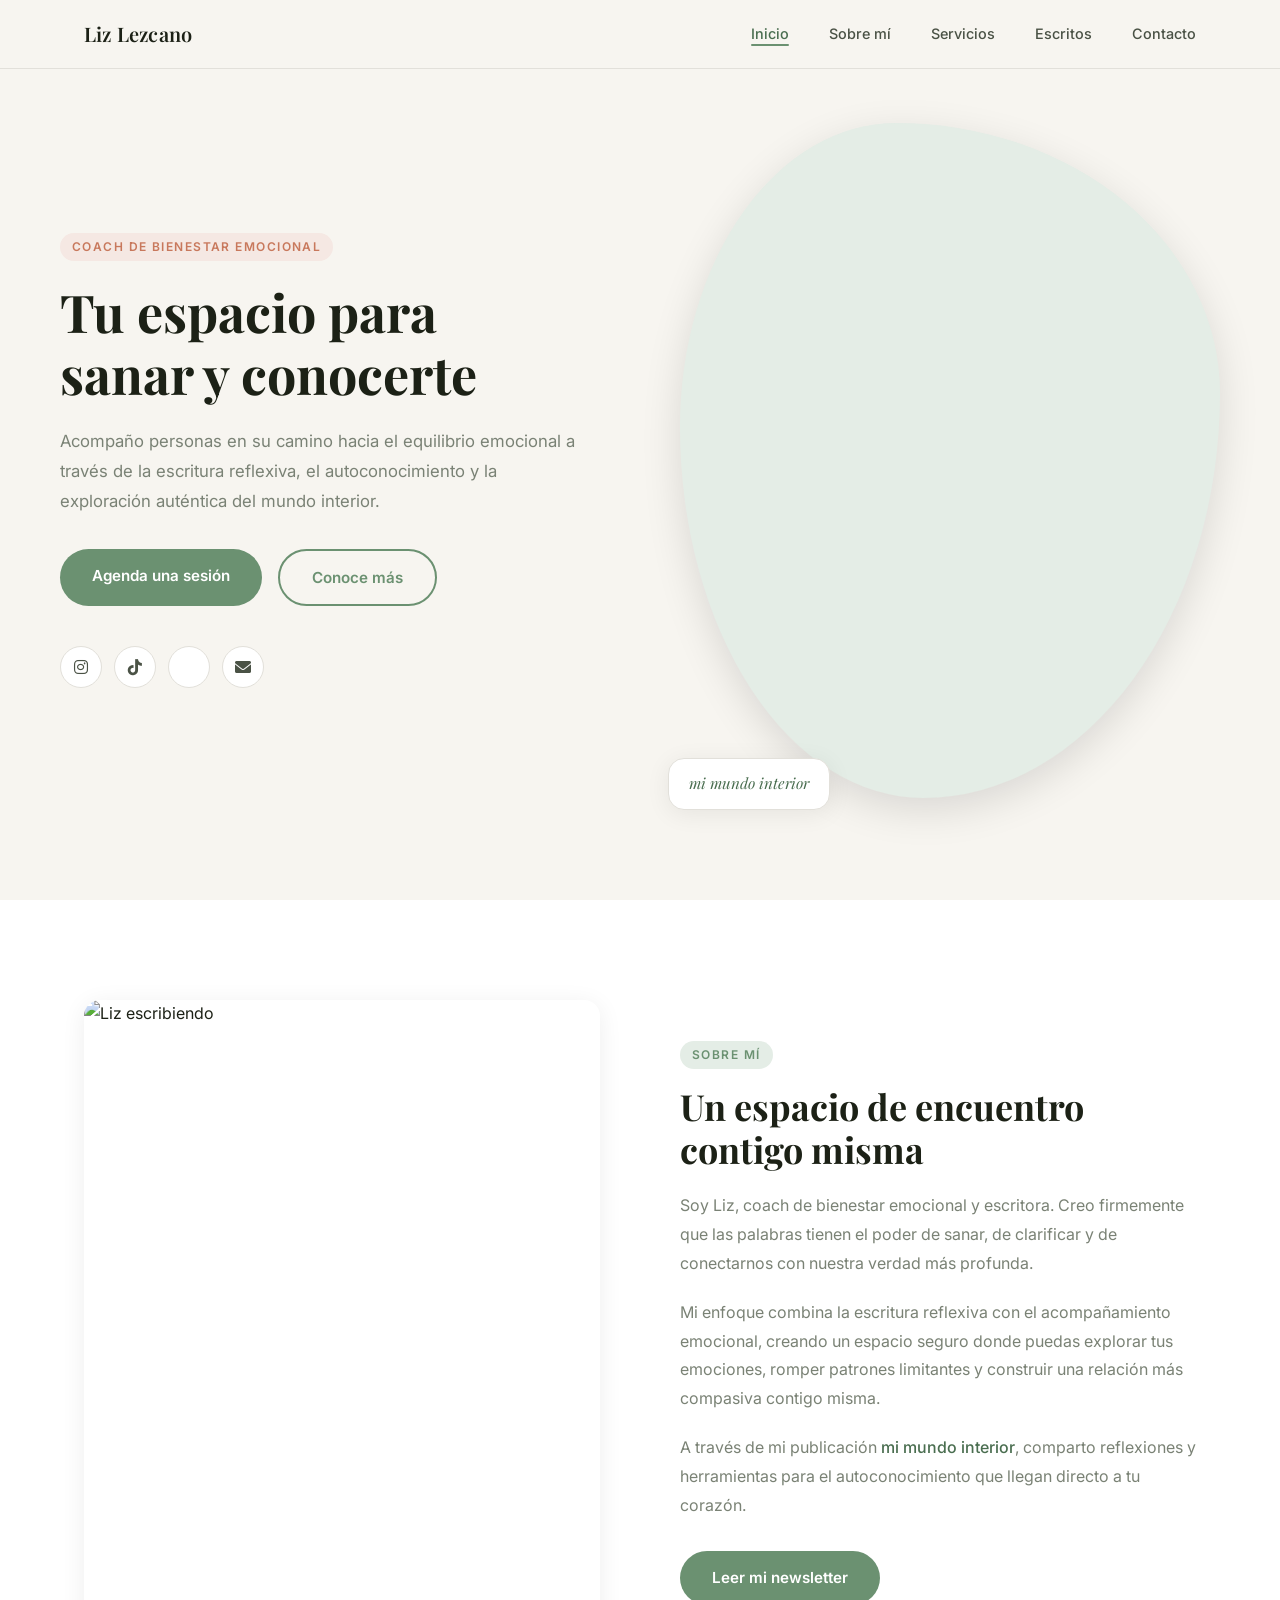
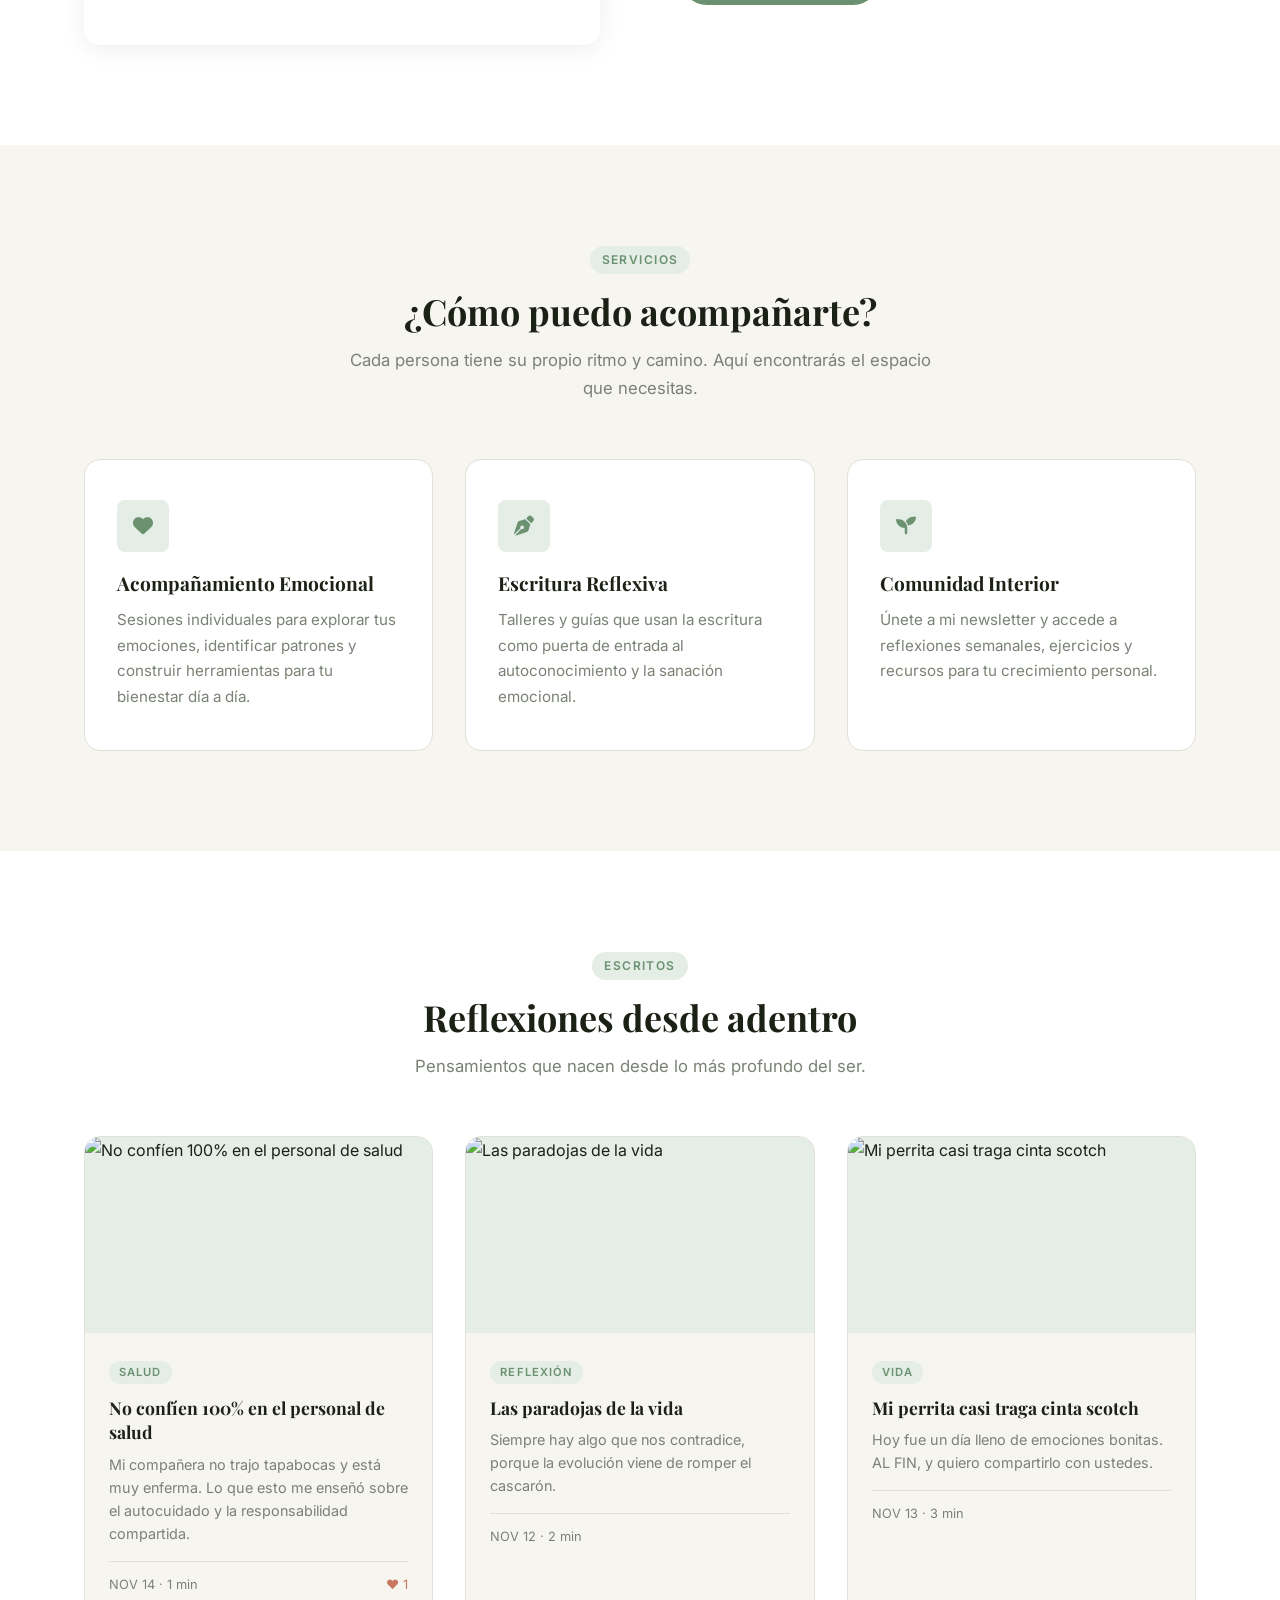
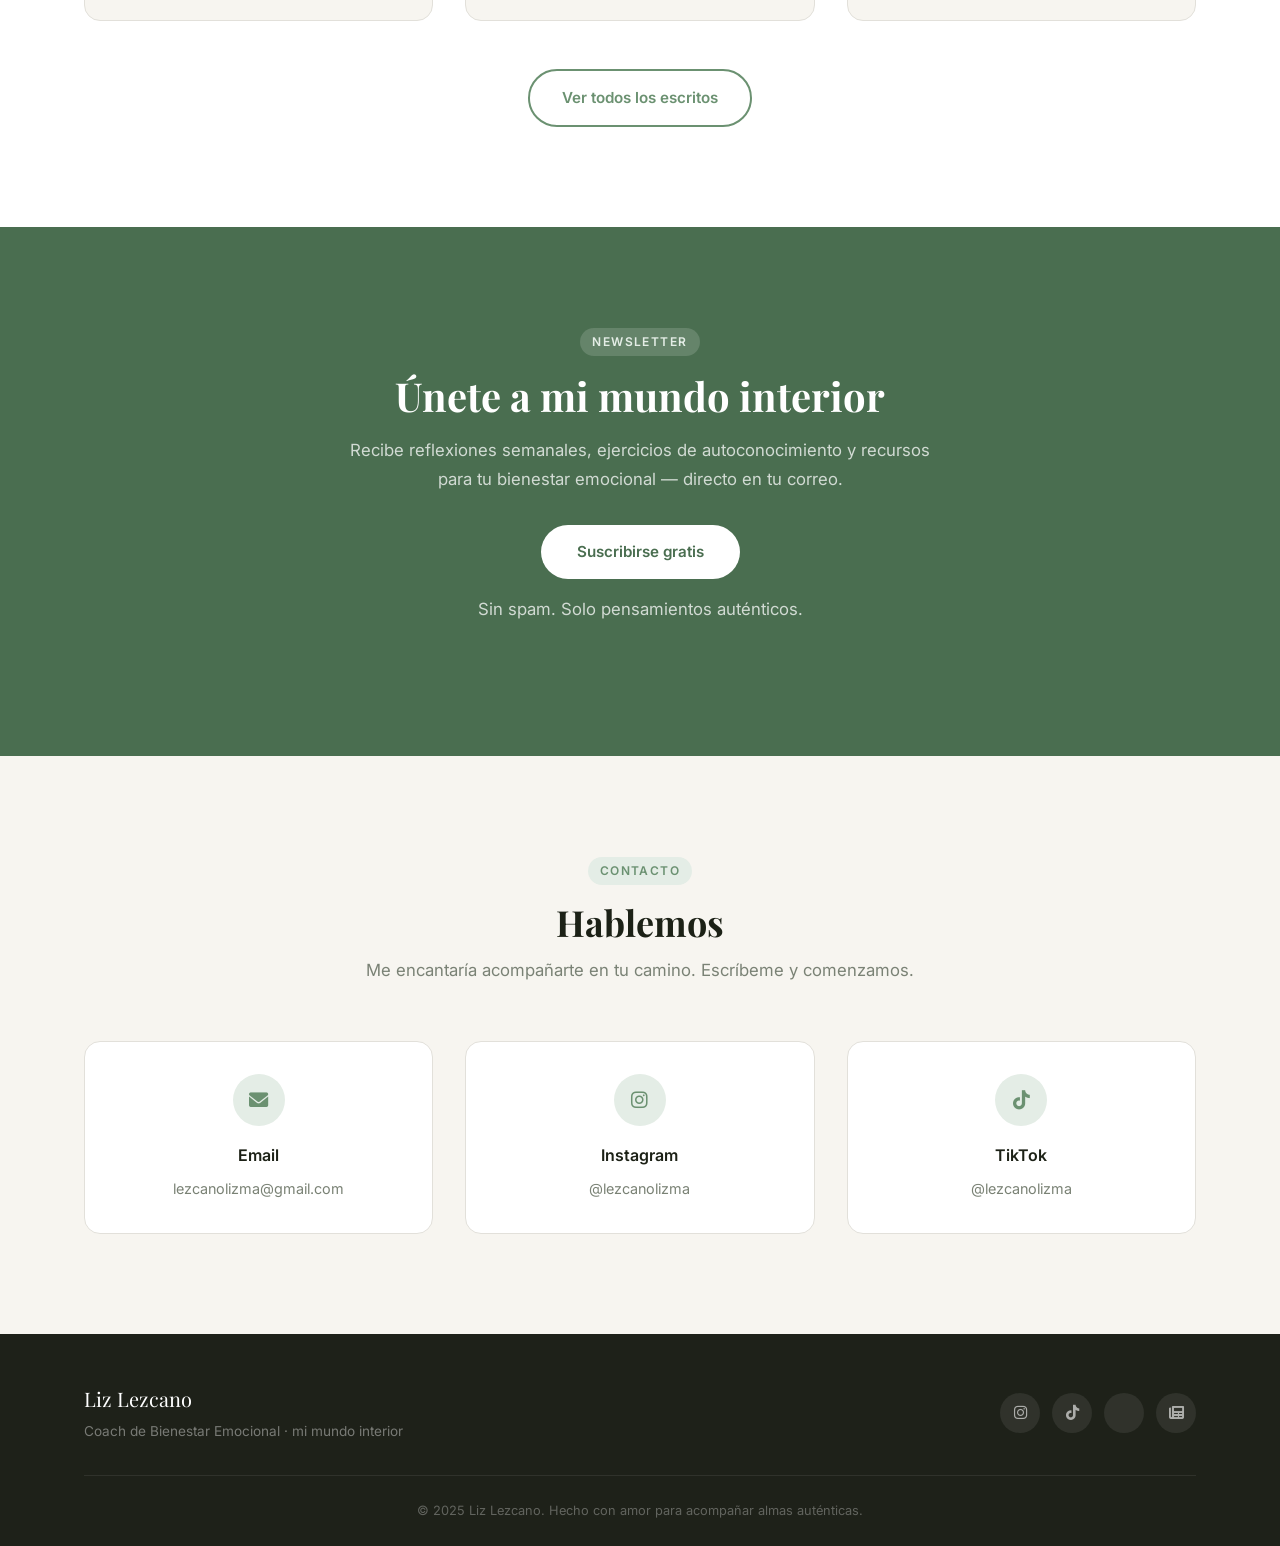
==== index.html @ a9b4d2d4 "refactor: revamp site with modern mental health coach design - Replace blogger/writer aesthetic with" ====
<!DOCTYPE html>
<html lang="es">
<head>
    <meta charset="UTF-8">
    <meta name="viewport" content="width=device-width, initial-scale=1.0">
    <title>Liz Lezcano | Coach de Bienestar Emocional</title>
    <meta name="description" content="Acompaño personas en su camino hacia el bienestar emocional a través de la escritura reflexiva y el autoconocimiento.">
    <link rel="icon" type="image/png" href="images/favicon.ico">
    <link rel="apple-touch-icon" sizes="180x180" href="images/apple-touch-icon.png">
    <link rel="stylesheet" href="css/style.css">
    <link rel="preconnect" href="https://fonts.googleapis.com">
    <link rel="preconnect" href="https://fonts.gstatic.com" crossorigin>
    <link href="https://fonts.googleapis.com/css2?family=Playfair+Display:wght@400;600;700&family=Inter:wght@300;400;500;600&display=swap" rel="stylesheet">
    <link rel="stylesheet" href="https://cdnjs.cloudflare.com/ajax/libs/font-awesome/6.0.0/css/all.min.css">
</head>
<body>

    <!-- Navigation -->
    <nav class="navbar">
        <div class="nav-container">
            <a href="#home" class="nav-logo">Liz Lezcano</a>
            <ul class="nav-menu">
                <li><a href="#home" class="nav-link">Inicio</a></li>
                <li><a href="#about" class="nav-link">Sobre mí</a></li>
                <li><a href="#services" class="nav-link">Servicios</a></li>
                <li><a href="#writing" class="nav-link">Escritos</a></li>
                <li><a href="#contact" class="nav-link">Contacto</a></li>
            </ul>
            <button class="hamburger" aria-label="Abrir menú">
                <span></span>
                <span></span>
                <span></span>
            </button>
        </div>
    </nav>

    <!-- Hero Section -->
    <section id="home" class="hero">
        <div class="hero-inner">
            <div class="hero-text">
                <span class="hero-label">Coach de Bienestar Emocional</span>
                <h1>Tu espacio para sanar y conocerte</h1>
                <p class="hero-desc">Acompaño personas en su camino hacia el equilibrio emocional a través de la escritura reflexiva, el autoconocimiento y la exploración auténtica del mundo interior.</p>
                <div class="hero-actions">
                    <a href="#contact" class="btn-primary">Agenda una sesión</a>
                    <a href="#about" class="btn-outline">Conoce más</a>
                </div>
                <div class="hero-social">
                    <a href="https://instagram.com/lezcanolizma" target="_blank" rel="noopener noreferrer" aria-label="Instagram">
                        <i class="fab fa-instagram"></i>
                    </a>
                    <a href="https://tiktok.com/@lezcanolizma" target="_blank" rel="noopener noreferrer" aria-label="TikTok">
                        <i class="fab fa-tiktok"></i>
                    </a>
                    <a href="https://threads.net/@lezcanolizma" target="_blank" rel="noopener noreferrer" aria-label="Threads">
                        <i class="fab fa-threads"></i>
                    </a>
                    <a href="mailto:lezcanolizma@gmail.com" aria-label="Email">
                        <i class="fas fa-envelope"></i>
                    </a>
                </div>
            </div>
            <div class="hero-image">
                <div class="hero-image-wrap">
                    <img src="images/profile-liz.jpg" alt="Liz Lezcano">
                </div>
                <div class="hero-image-badge">
                    <span>mi mundo interior</span>
                </div>
            </div>
        </div>
    </section>

    <!-- About Section -->
    <section id="about" class="about">
        <div class="container">
            <div class="about-inner">
                <div class="about-image">
                    <img src="images/writer.jpg" alt="Liz escribiendo">
                </div>
                <div class="about-text">
                    <span class="section-label">Sobre mí</span>
                    <h2>Un espacio de encuentro contigo misma</h2>
                    <p>Soy Liz, coach de bienestar emocional y escritora. Creo firmemente que las palabras tienen el poder de sanar, de clarificar y de conectarnos con nuestra verdad más profunda.</p>
                    <p>Mi enfoque combina la escritura reflexiva con el acompañamiento emocional, creando un espacio seguro donde puedas explorar tus emociones, romper patrones limitantes y construir una relación más compasiva contigo misma.</p>
                    <p>A través de mi publicación <em>mi mundo interior</em>, comparto reflexiones y herramientas para el autoconocimiento que llegan directo a tu corazón.</p>
                    <a href="https://lizlezcano.substack.com/" target="_blank" rel="noopener noreferrer" class="btn-primary">Leer mi newsletter</a>
                </div>
            </div>
        </div>
    </section>

    <!-- Services Section -->
    <section id="services" class="services">
        <div class="container">
            <div class="section-header">
                <span class="section-label">Servicios</span>
                <h2>¿Cómo puedo acompañarte?</h2>
                <p>Cada persona tiene su propio ritmo y camino. Aquí encontrarás el espacio que necesitas.</p>
            </div>
            <div class="services-grid">
                <div class="service-card">
                    <div class="service-icon">
                        <i class="fas fa-heart"></i>
                    </div>
                    <h3>Acompañamiento Emocional</h3>
                    <p>Sesiones individuales para explorar tus emociones, identificar patrones y construir herramientas para tu bienestar día a día.</p>
                </div>
                <div class="service-card">
                    <div class="service-icon">
                        <i class="fas fa-pen-nib"></i>
                    </div>
                    <h3>Escritura Reflexiva</h3>
                    <p>Talleres y guías que usan la escritura como puerta de entrada al autoconocimiento y la sanación emocional.</p>
                </div>
                <div class="service-card">
                    <div class="service-icon">
                        <i class="fas fa-seedling"></i>
                    </div>
                    <h3>Comunidad Interior</h3>
                    <p>Únete a mi newsletter y accede a reflexiones semanales, ejercicios y recursos para tu crecimiento personal.</p>
                </div>
            </div>
        </div>
    </section>

    <!-- Featured Writing Section -->
    <section id="writing" class="writing">
        <div class="container">
            <div class="section-header">
                <span class="section-label">Escritos</span>
                <h2>Reflexiones desde adentro</h2>
                <p>Pensamientos que nacen desde lo más profundo del ser.</p>
            </div>
            <div class="writing-grid">
                <article class="writing-card">
                    <div class="card-image-wrap">
                        <img src="images/no-confien.jpeg" alt="No confíen 100% en el personal de salud">
                    </div>
                    <div class="card-body">
                        <span class="card-tag">Salud</span>
                        <h3>No confíen 100% en el personal de salud</h3>
                        <p>Mi compañera no trajo tapabocas y está muy enferma. Lo que esto me enseñó sobre el autocuidado y la responsabilidad compartida.</p>
                        <div class="card-footer">
                            <span>NOV 14 · 1 min</span>
                            <span class="card-likes">♥ 1</span>
                        </div>
                    </div>
                </article>

                <article class="writing-card">
                    <div class="card-image-wrap">
                        <img src="images/las-paradojas.jpeg" alt="Las paradojas de la vida">
                    </div>
                    <div class="card-body">
                        <span class="card-tag">Reflexión</span>
                        <h3>Las paradojas de la vida</h3>
                        <p>Siempre hay algo que nos contradice, porque la evolución viene de romper el cascarón.</p>
                        <div class="card-footer">
                            <span>NOV 12 · 2 min</span>
                        </div>
                    </div>
                </article>

                <article class="writing-card">
                    <div class="card-image-wrap">
                        <img src="images/mi-perrita.webp" alt="Mi perrita casi traga cinta scotch">
                    </div>
                    <div class="card-body">
                        <span class="card-tag">Vida</span>
                        <h3>Mi perrita casi traga cinta scotch</h3>
                        <p>Hoy fue un día lleno de emociones bonitas. AL FIN, y quiero compartirlo con ustedes.</p>
                        <div class="card-footer">
                            <span>NOV 13 · 3 min</span>
                        </div>
                    </div>
                </article>
            </div>
            <div class="writing-cta">
                <a href="https://lizlezcano.substack.com/" target="_blank" rel="noopener noreferrer" class="btn-outline">Ver todos los escritos</a>
            </div>
        </div>
    </section>

    <!-- Newsletter Section -->
    <section class="newsletter">
        <div class="container">
            <div class="newsletter-inner">
                <span class="section-label light">Newsletter</span>
                <h2>Únete a mi mundo interior</h2>
                <p>Recibe reflexiones semanales, ejercicios de autoconocimiento y recursos para tu bienestar emocional — directo en tu correo.</p>
                <a href="https://lizlezcano.substack.com/subscribe" target="_blank" rel="noopener noreferrer" class="btn-white">Suscribirse gratis</a>
                <p class="newsletter-note">Sin spam. Solo pensamientos auténticos.</p>
            </div>
        </div>
    </section>

    <!-- Contact Section -->
    <section id="contact" class="contact">
        <div class="container">
            <div class="section-header">
                <span class="section-label">Contacto</span>
                <h2>Hablemos</h2>
                <p>Me encantaría acompañarte en tu camino. Escríbeme y comenzamos.</p>
            </div>
            <div class="contact-grid">
                <a href="mailto:lezcanolizma@gmail.com" class="contact-card">
                    <div class="contact-icon"><i class="fas fa-envelope"></i></div>
                    <h4>Email</h4>
                    <span>lezcanolizma@gmail.com</span>
                </a>
                <a href="https://instagram.com/lezcanolizma" target="_blank" rel="noopener noreferrer" class="contact-card">
                    <div class="contact-icon"><i class="fab fa-instagram"></i></div>
                    <h4>Instagram</h4>
                    <span>@lezcanolizma</span>
                </a>
                <a href="https://tiktok.com/@lezcanolizma" target="_blank" rel="noopener noreferrer" class="contact-card">
                    <div class="contact-icon"><i class="fab fa-tiktok"></i></div>
                    <h4>TikTok</h4>
                    <span>@lezcanolizma</span>
                </a>
            </div>
        </div>
    </section>

    <!-- Footer -->
    <footer class="footer">
        <div class="container">
            <div class="footer-inner">
                <div class="footer-brand">
                    <span class="footer-logo">Liz Lezcano</span>
                    <p>Coach de Bienestar Emocional · mi mundo interior</p>
                </div>
                <div class="footer-social">
                    <a href="https://instagram.com/lezcanolizma" target="_blank" rel="noopener noreferrer" aria-label="Instagram"><i class="fab fa-instagram"></i></a>
                    <a href="https://tiktok.com/@lezcanolizma" target="_blank" rel="noopener noreferrer" aria-label="TikTok"><i class="fab fa-tiktok"></i></a>
                    <a href="https://threads.net/@lezcanolizma" target="_blank" rel="noopener noreferrer" aria-label="Threads"><i class="fab fa-threads"></i></a>
                    <a href="https://lizlezcano.substack.com/" target="_blank" rel="noopener noreferrer" aria-label="Substack"><i class="fas fa-newspaper"></i></a>
                </div>
            </div>
            <div class="footer-bottom">
                <p>&copy; 2025 Liz Lezcano. Hecho con amor para acompañar almas auténticas.</p>
            </div>
        </div>
    </footer>

    <!-- Back to Top -->
    <button id="backToTop" class="back-to-top" aria-label="Volver arriba">
        <i class="fas fa-chevron-up"></i>
    </button>

    <script src="js/script.js"></script>
</body>
</html>
---- css/style.css ----
/* =====================
   Reset & Base
===================== */
*, *::before, *::after {
    margin: 0;
    padding: 0;
    box-sizing: border-box;
}

html {
    scroll-behavior: smooth;
}

:root {
    --primary: #6b9171;
    --primary-dark: #4a6e50;
    --primary-light: #e4ede6;
    --accent: #c8785c;
    --accent-light: #f5e8e3;
    --bg: #f7f5f0;
    --bg-dark: #1e2119;
    --white: #ffffff;
    --text-dark: #1c2116;
    --text-mid: #4a5245;
    --text-light: #7a8275;
    --border: #e2e0da;
    --radius: 16px;
    --radius-sm: 8px;
    --shadow: 0 4px 24px rgba(0, 0, 0, 0.07);
    --shadow-hover: 0 12px 40px rgba(0, 0, 0, 0.12);
    --transition: all 0.3s ease;
}

body {
    font-family: 'Inter', -apple-system, BlinkMacSystemFont, sans-serif;
    font-size: 1rem;
    line-height: 1.7;
    color: var(--text-dark);
    background-color: var(--bg);
}

h1, h2, h3 {
    font-family: 'Playfair Display', Georgia, serif;
    line-height: 1.2;
}

img {
    display: block;
    max-width: 100%;
}

a {
    color: inherit;
    text-decoration: none;
}

.container {
    max-width: 1160px;
    margin: 0 auto;
    padding: 0 24px;
}

/* =====================
   Labels & Shared
===================== */
.section-label {
    display: inline-block;
    font-size: 0.75rem;
    font-weight: 600;
    letter-spacing: 0.12em;
    text-transform: uppercase;
    color: var(--primary);
    background: var(--primary-light);
    padding: 4px 12px;
    border-radius: 50px;
    margin-bottom: 1rem;
}

.section-label.light {
    color: var(--primary-light);
    background: rgba(255, 255, 255, 0.15);
}

.section-header {
    text-align: center;
    max-width: 600px;
    margin: 0 auto 3.5rem;
}

.section-header h2 {
    font-size: 2.25rem;
    color: var(--text-dark);
    margin-bottom: 0.75rem;
}

.section-header p {
    color: var(--text-light);
    font-size: 1.05rem;
}

/* =====================
   Buttons
===================== */
.btn-primary {
    display: inline-block;
    padding: 14px 32px;
    background: var(--primary);
    color: var(--white);
    border-radius: 50px;
    font-weight: 600;
    font-size: 0.95rem;
    transition: var(--transition);
}

.btn-primary:hover {
    background: var(--primary-dark);
    transform: translateY(-2px);
}

.btn-outline {
    display: inline-block;
    padding: 14px 32px;
    background: transparent;
    color: var(--primary);
    border: 2px solid var(--primary);
    border-radius: 50px;
    font-weight: 600;
    font-size: 0.95rem;
    transition: var(--transition);
}

.btn-outline:hover {
    background: var(--primary);
    color: var(--white);
    transform: translateY(-2px);
}

.btn-white {
    display: inline-block;
    padding: 14px 36px;
    background: var(--white);
    color: var(--primary-dark);
    border-radius: 50px;
    font-weight: 600;
    font-size: 0.95rem;
    transition: var(--transition);
}

.btn-white:hover {
    background: var(--bg);
    transform: translateY(-2px);
}

/* =====================
   Navigation
===================== */
.navbar {
    position: fixed;
    top: 0;
    left: 0;
    right: 0;
    z-index: 100;
    background: rgba(247, 245, 240, 0.92);
    backdrop-filter: blur(12px);
    border-bottom: 1px solid var(--border);
}

.nav-container {
    max-width: 1160px;
    margin: 0 auto;
    padding: 0 24px;
    height: 68px;
    display: flex;
    align-items: center;
    justify-content: space-between;
}

.nav-logo {
    font-family: 'Playfair Display', Georgia, serif;
    font-size: 1.25rem;
    font-weight: 600;
    color: var(--text-dark);
    letter-spacing: 0.01em;
}

.nav-menu {
    display: flex;
    list-style: none;
    gap: 2.5rem;
}

.nav-link {
    font-size: 0.9rem;
    font-weight: 500;
    color: var(--text-mid);
    transition: var(--transition);
    position: relative;
}

.nav-link::after {
    content: '';
    position: absolute;
    bottom: -4px;
    left: 0;
    width: 0;
    height: 2px;
    background: var(--primary);
    transition: var(--transition);
    border-radius: 2px;
}

.nav-link:hover,
.nav-link.active {
    color: var(--primary-dark);
}

.nav-link:hover::after,
.nav-link.active::after {
    width: 100%;
}

.hamburger {
    display: none;
    flex-direction: column;
    gap: 5px;
    cursor: pointer;
    background: none;
    border: none;
    padding: 4px;
}

.hamburger span {
    display: block;
    width: 24px;
    height: 2px;
    background: var(--text-dark);
    border-radius: 2px;
    transition: var(--transition);
}

.hamburger.active span:nth-child(1) {
    transform: translateY(7px) rotate(45deg);
}
.hamburger.active span:nth-child(2) {
    opacity: 0;
}
.hamburger.active span:nth-child(3) {
    transform: translateY(-7px) rotate(-45deg);
}

/* =====================
   Hero
===================== */
.hero {
    min-height: 100vh;
    display: flex;
    align-items: center;
    padding: 100px 24px 80px;
    background: var(--bg);
}

.hero-inner {
    max-width: 1160px;
    margin: 0 auto;
    width: 100%;
    display: grid;
    grid-template-columns: 1fr 1fr;
    gap: 5rem;
    align-items: center;
}

.hero-text {
    max-width: 520px;
}

.hero-label {
    display: inline-block;
    font-size: 0.75rem;
    font-weight: 600;
    letter-spacing: 0.12em;
    text-transform: uppercase;
    color: var(--accent);
    background: var(--accent-light);
    padding: 4px 12px;
    border-radius: 50px;
    margin-bottom: 1.25rem;
}

.hero h1 {
    font-size: 3.25rem;
    color: var(--text-dark);
    margin-bottom: 1.25rem;
    font-weight: 700;
}

.hero-desc {
    font-size: 1.05rem;
    color: var(--text-light);
    margin-bottom: 2rem;
    line-height: 1.8;
}

.hero-actions {
    display: flex;
    gap: 1rem;
    flex-wrap: wrap;
    margin-bottom: 2.5rem;
}

.hero-social {
    display: flex;
    gap: 0.75rem;
}

.hero-social a {
    width: 42px;
    height: 42px;
    border-radius: 50%;
    background: var(--white);
    border: 1px solid var(--border);
    display: flex;
    align-items: center;
    justify-content: center;
    color: var(--text-mid);
    font-size: 1rem;
    transition: var(--transition);
}

.hero-social a:hover {
    background: var(--primary);
    border-color: var(--primary);
    color: var(--white);
    transform: translateY(-2px);
}

.hero-image {
    position: relative;
}

.hero-image-wrap {
    border-radius: 40% 60% 55% 45% / 45% 40% 60% 55%;
    overflow: hidden;
    aspect-ratio: 4/5;
    background: var(--primary-light);
    box-shadow: var(--shadow-hover);
}

.hero-image-wrap img {
    width: 100%;
    height: 100%;
    object-fit: cover;
}

.hero-image-badge {
    position: absolute;
    bottom: -12px;
    left: -12px;
    background: var(--white);
    border: 1px solid var(--border);
    padding: 12px 20px;
    border-radius: var(--radius);
    box-shadow: var(--shadow);
    font-family: 'Playfair Display', serif;
    font-size: 0.95rem;
    color: var(--primary-dark);
    font-style: italic;
}

/* =====================
   About
===================== */
.about {
    padding: 100px 0;
    background: var(--white);
}

.about-inner {
    display: grid;
    grid-template-columns: 1fr 1fr;
    gap: 5rem;
    align-items: center;
}

.about-image img {
    width: 100%;
    border-radius: var(--radius);
    box-shadow: var(--shadow);
    object-fit: cover;
    aspect-ratio: 4/5;
}

.about-text h2 {
    font-size: 2.25rem;
    color: var(--text-dark);
    margin-bottom: 1.25rem;
}

.about-text p {
    color: var(--text-light);
    margin-bottom: 1.25rem;
    font-size: 1rem;
    line-height: 1.8;
}

.about-text p em {
    color: var(--primary-dark);
    font-style: normal;
    font-weight: 500;
}

.about-text .btn-primary {
    margin-top: 0.75rem;
}

/* =====================
   Services
===================== */
.services {
    padding: 100px 0;
    background: var(--bg);
}

.services-grid {
    display: grid;
    grid-template-columns: repeat(3, 1fr);
    gap: 2rem;
}

.service-card {
    background: var(--white);
    border-radius: var(--radius);
    padding: 2.5rem 2rem;
    border: 1px solid var(--border);
    transition: var(--transition);
}

.service-card:hover {
    transform: translateY(-4px);
    box-shadow: var(--shadow-hover);
    border-color: var(--primary-light);
}

.service-icon {
    width: 52px;
    height: 52px;
    border-radius: var(--radius-sm);
    background: var(--primary-light);
    display: flex;
    align-items: center;
    justify-content: center;
    color: var(--primary);
    font-size: 1.25rem;
    margin-bottom: 1.25rem;
}

.service-card h3 {
    font-size: 1.2rem;
    color: var(--text-dark);
    margin-bottom: 0.75rem;
}

.service-card p {
    color: var(--text-light);
    font-size: 0.95rem;
    line-height: 1.7;
}

/* =====================
   Writing
===================== */
.writing {
    padding: 100px 0;
    background: var(--white);
}

.writing-grid {
    display: grid;
    grid-template-columns: repeat(3, 1fr);
    gap: 2rem;
    margin-bottom: 3rem;
}

.writing-card {
    background: var(--bg);
    border-radius: var(--radius);
    overflow: hidden;
    border: 1px solid var(--border);
    transition: var(--transition);
}

.writing-card:hover {
    transform: translateY(-4px);
    box-shadow: var(--shadow-hover);
}

.card-image-wrap {
    overflow: hidden;
    aspect-ratio: 16/9;
    background: var(--primary-light);
}

.card-image-wrap img {
    width: 100%;
    height: 100%;
    object-fit: cover;
    transition: transform 0.4s ease;
}

.writing-card:hover .card-image-wrap img {
    transform: scale(1.04);
}

.card-body {
    padding: 1.5rem;
}

.card-tag {
    display: inline-block;
    font-size: 0.7rem;
    font-weight: 600;
    letter-spacing: 0.1em;
    text-transform: uppercase;
    color: var(--primary);
    background: var(--primary-light);
    padding: 2px 10px;
    border-radius: 50px;
    margin-bottom: 0.75rem;
}

.card-body h3 {
    font-size: 1.1rem;
    color: var(--text-dark);
    margin-bottom: 0.5rem;
    line-height: 1.4;
}

.card-body p {
    color: var(--text-light);
    font-size: 0.9rem;
    line-height: 1.6;
    margin-bottom: 1rem;
}

.card-footer {
    display: flex;
    justify-content: space-between;
    align-items: center;
    font-size: 0.8rem;
    color: var(--text-light);
    padding-top: 0.75rem;
    border-top: 1px solid var(--border);
}

.card-likes {
    color: var(--accent);
}

.writing-cta {
    text-align: center;
}

/* =====================
   Newsletter
===================== */
.newsletter {
    padding: 100px 0;
    background: var(--primary-dark);
}

.newsletter-inner {
    text-align: center;
    max-width: 580px;
    margin: 0 auto;
}

.newsletter-inner h2 {
    font-size: 2.5rem;
    color: var(--white);
    margin-bottom: 1rem;
}

.newsletter-inner > p {
    color: rgba(255, 255, 255, 0.75);
    font-size: 1.05rem;
    margin-bottom: 2rem;
}

.newsletter-note {
    font-size: 0.8rem;
    color: rgba(255, 255, 255, 0.5);
    margin-top: 1rem;
}

/* =====================
   Contact
===================== */
.contact {
    padding: 100px 0;
    background: var(--bg);
}

.contact-grid {
    display: grid;
    grid-template-columns: repeat(3, 1fr);
    gap: 2rem;
}

.contact-card {
    background: var(--white);
    border-radius: var(--radius);
    padding: 2rem;
    border: 1px solid var(--border);
    display: flex;
    flex-direction: column;
    align-items: center;
    text-align: center;
    gap: 0.5rem;
    transition: var(--transition);
}

.contact-card:hover {
    transform: translateY(-4px);
    box-shadow: var(--shadow-hover);
    border-color: var(--primary-light);
}

.contact-icon {
    width: 52px;
    height: 52px;
    border-radius: 50%;
    background: var(--primary-light);
    display: flex;
    align-items: center;
    justify-content: center;
    color: var(--primary);
    font-size: 1.2rem;
    margin-bottom: 0.5rem;
}

.contact-card h4 {
    font-family: 'Inter', sans-serif;
    font-weight: 600;
    color: var(--text-dark);
}

.contact-card span {
    font-size: 0.9rem;
    color: var(--text-light);
}

/* =====================
   Footer
===================== */
.footer {
    background: var(--bg-dark);
    padding: 48px 0 24px;
}

.footer-inner {
    display: flex;
    align-items: center;
    justify-content: space-between;
    margin-bottom: 2rem;
    gap: 2rem;
}

.footer-brand .footer-logo {
    display: block;
    font-family: 'Playfair Display', serif;
    font-size: 1.25rem;
    color: var(--white);
    margin-bottom: 0.25rem;
}

.footer-brand p {
    font-size: 0.85rem;
    color: rgba(255, 255, 255, 0.4);
}

.footer-social {
    display: flex;
    gap: 0.75rem;
}

.footer-social a {
    width: 40px;
    height: 40px;
    border-radius: 50%;
    background: rgba(255, 255, 255, 0.08);
    display: flex;
    align-items: center;
    justify-content: center;
    color: rgba(255, 255, 255, 0.6);
    font-size: 0.95rem;
    transition: var(--transition);
}

.footer-social a:hover {
    background: var(--primary);
    color: var(--white);
}

.footer-bottom {
    border-top: 1px solid rgba(255, 255, 255, 0.08);
    padding-top: 1.5rem;
    text-align: center;
    font-size: 0.8rem;
    color: rgba(255, 255, 255, 0.3);
}

/* =====================
   Back to Top
===================== */
.back-to-top {
    position: fixed;
    bottom: 28px;
    right: 28px;
    width: 46px;
    height: 46px;
    border-radius: 50%;
    background: var(--primary);
    color: var(--white);
    border: none;
    cursor: pointer;
    font-size: 1rem;
    opacity: 0;
    visibility: hidden;
    transition: var(--transition);
    z-index: 99;
    box-shadow: var(--shadow);
}

.back-to-top.visible {
    opacity: 1;
    visibility: visible;
}

.back-to-top:hover {
    background: var(--primary-dark);
    transform: translateY(-2px);
}

/* =====================
   Animations
===================== */
.fade-up {
    opacity: 0;
    transform: translateY(28px);
    transition: opacity 0.6s ease, transform 0.6s ease;
}

.fade-up.visible {
    opacity: 1;
    transform: translateY(0);
}

/* =====================
   Responsive
===================== */
@media (max-width: 900px) {
    .hero-inner {
        grid-template-columns: 1fr;
        gap: 3rem;
        text-align: center;
    }

    .hero-text {
        max-width: 100%;
        order: 2;
    }

    .hero-image {
        order: 1;
        max-width: 320px;
        margin: 0 auto;
    }

    .hero-actions,
    .hero-social {
        justify-content: center;
    }

    .hero h1 {
        font-size: 2.5rem;
    }

    .about-inner {
        grid-template-columns: 1fr;
        gap: 3rem;
    }

    .about-image {
        order: -1;
    }

    .services-grid,
    .writing-grid,
    .contact-grid {
        grid-template-columns: 1fr;
    }
}

@media (max-width: 768px) {
    .hamburger {
        display: flex;
    }

    .nav-menu {
        position: fixed;
        top: 68px;
        left: -100%;
        width: 100%;
        height: calc(100vh - 68px);
        background: var(--bg);
        flex-direction: column;
        justify-content: flex-start;
        align-items: center;
        padding-top: 2.5rem;
        gap: 2rem;
        transition: left 0.3s ease;
        border-top: 1px solid var(--border);
    }

    .nav-menu.active {
        left: 0;
    }

    .footer-inner {
        flex-direction: column;
        text-align: center;
    }
}

@media (max-width: 600px) {
    .services-grid,
    .writing-grid {
        grid-template-columns: 1fr;
    }

    .contact-grid {
        grid-template-columns: 1fr;
    }

    .hero h1 {
        font-size: 2rem;
    }

    .section-header h2,
    .about-text h2 {
        font-size: 1.75rem;
    }

    .newsletter-inner h2 {
        font-size: 2rem;
    }
}
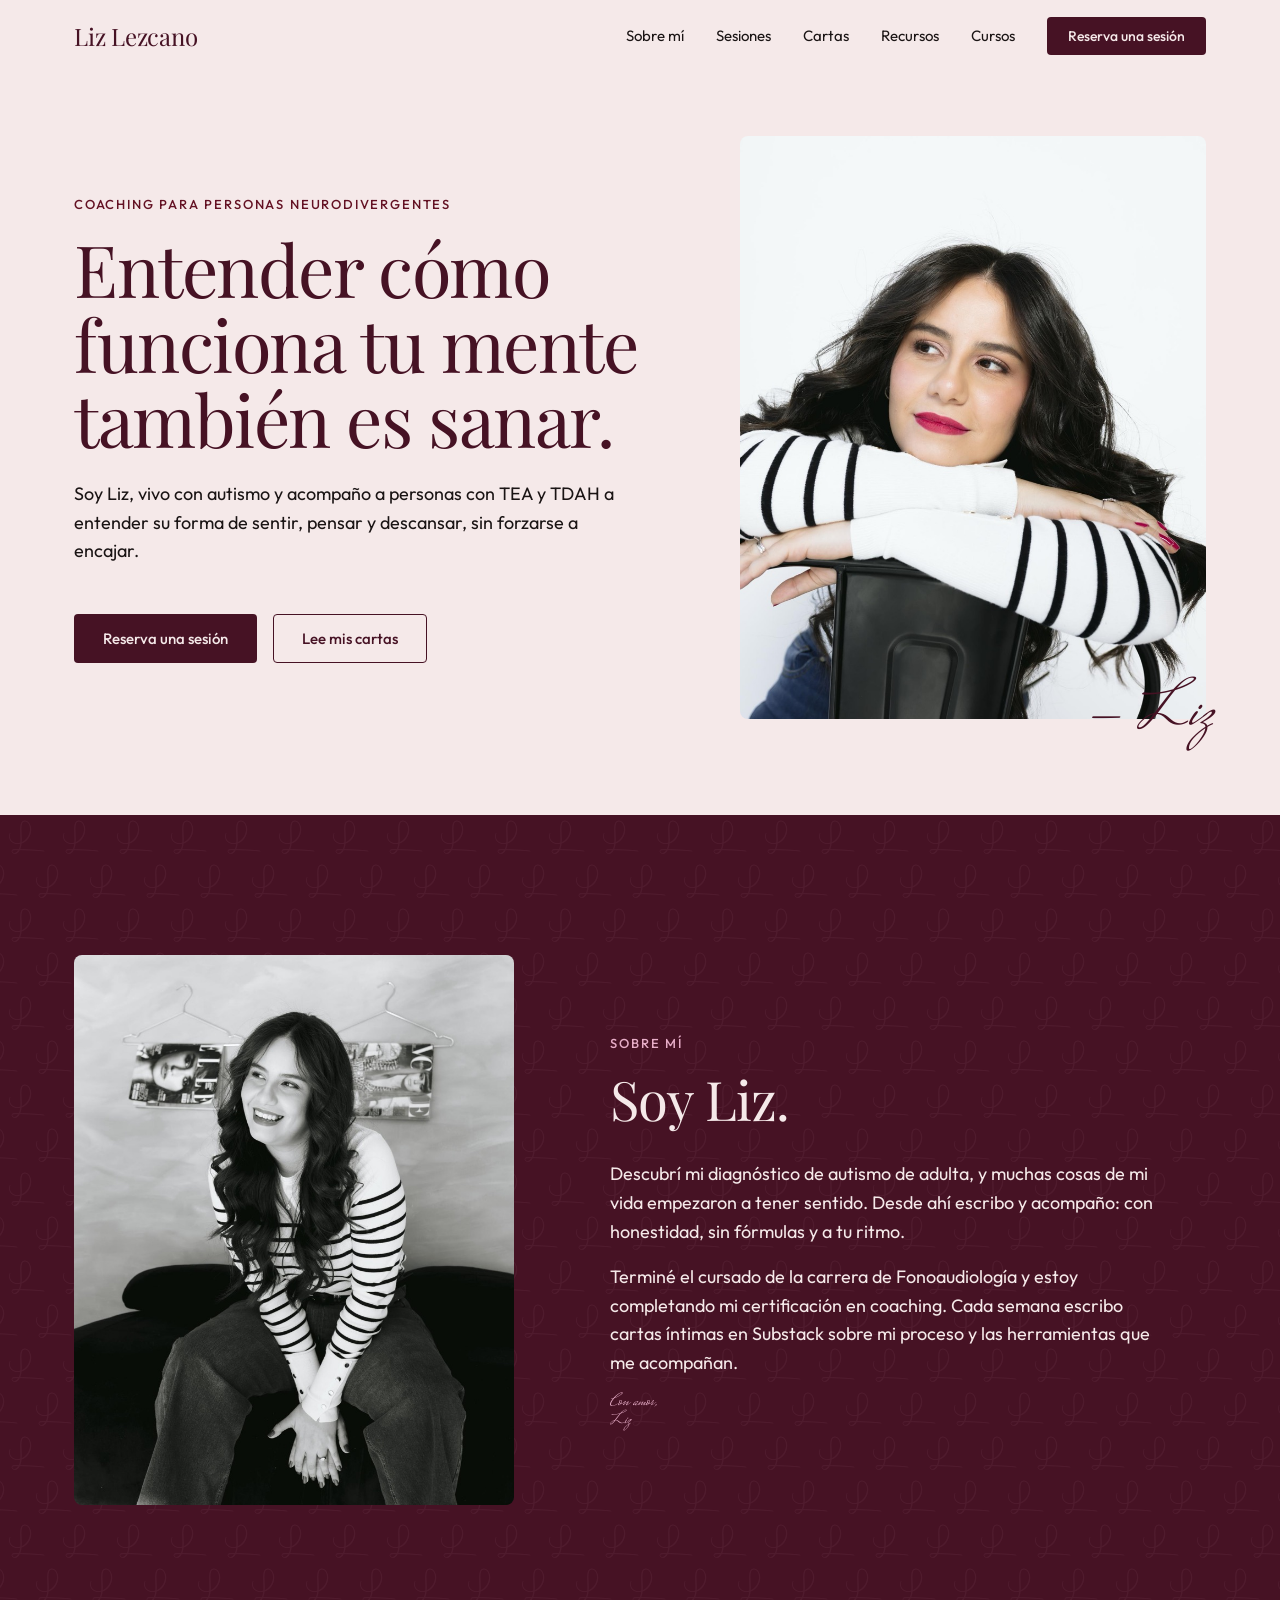
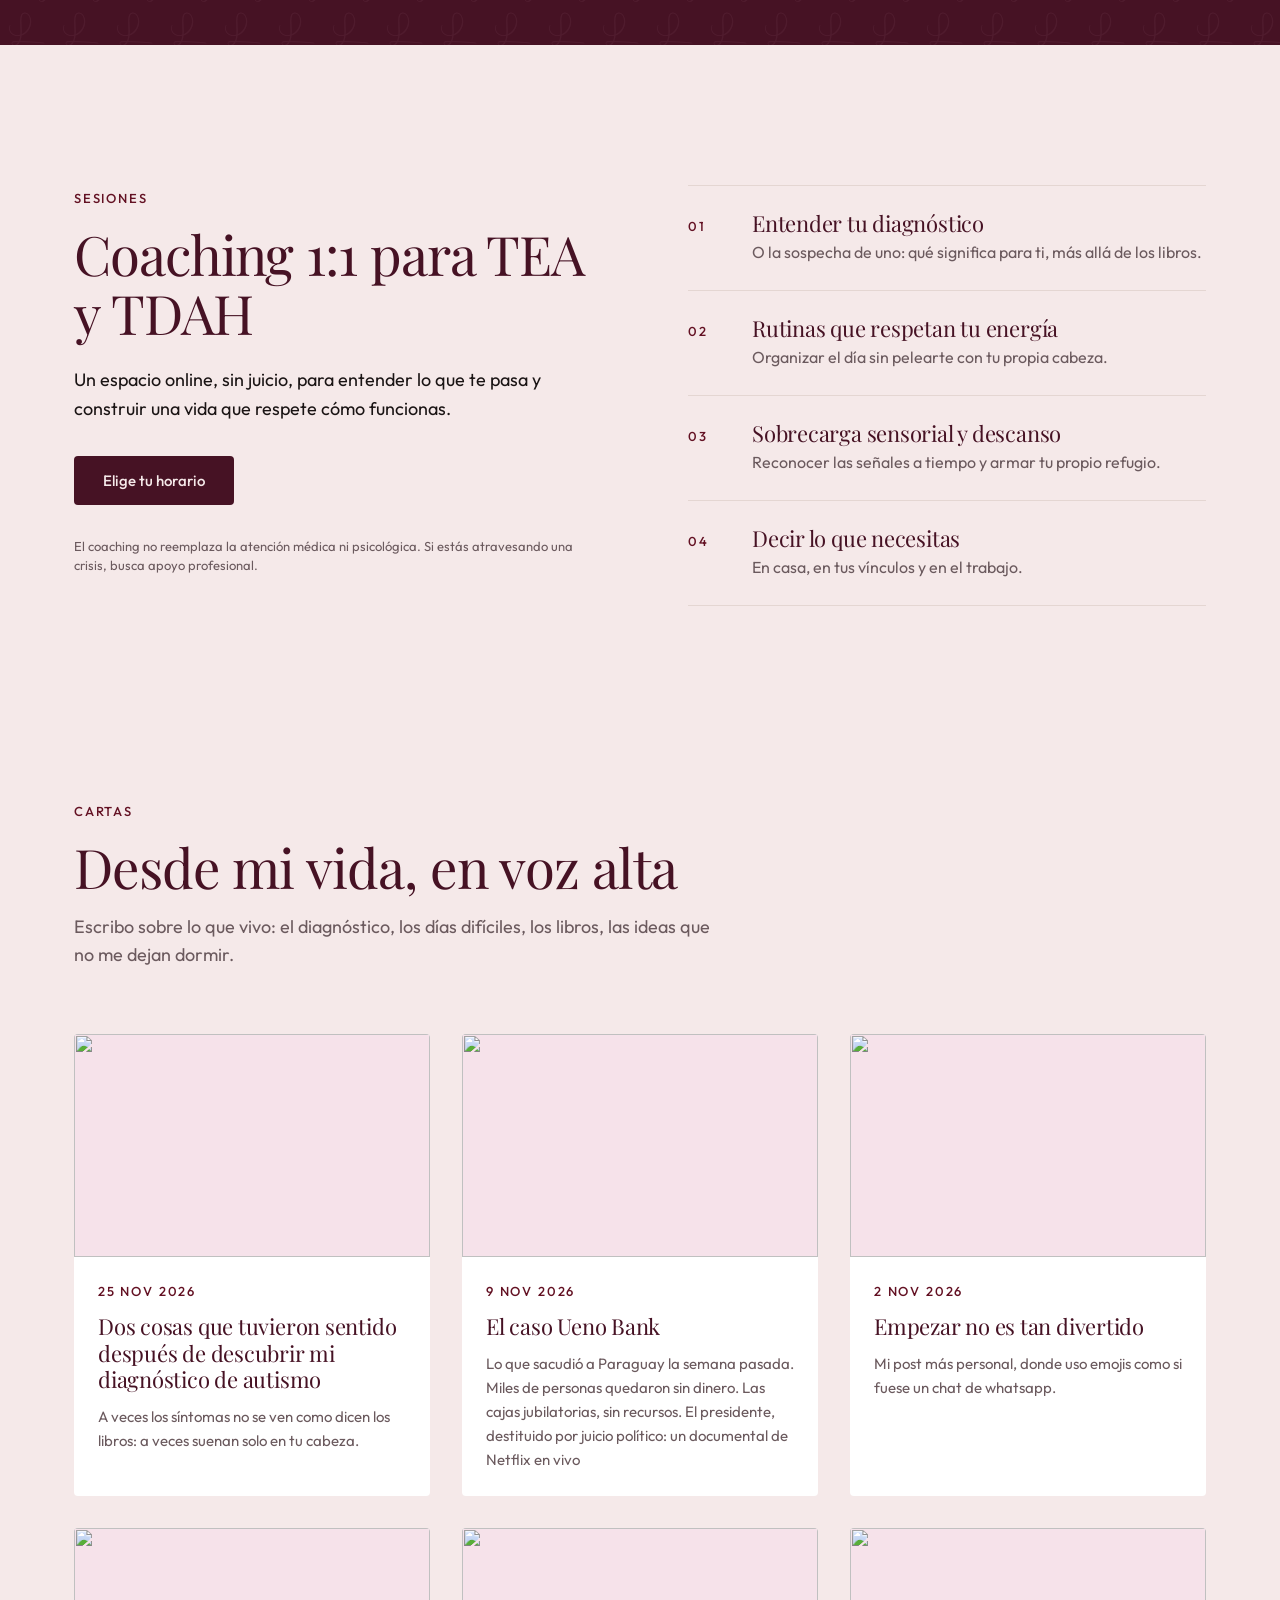
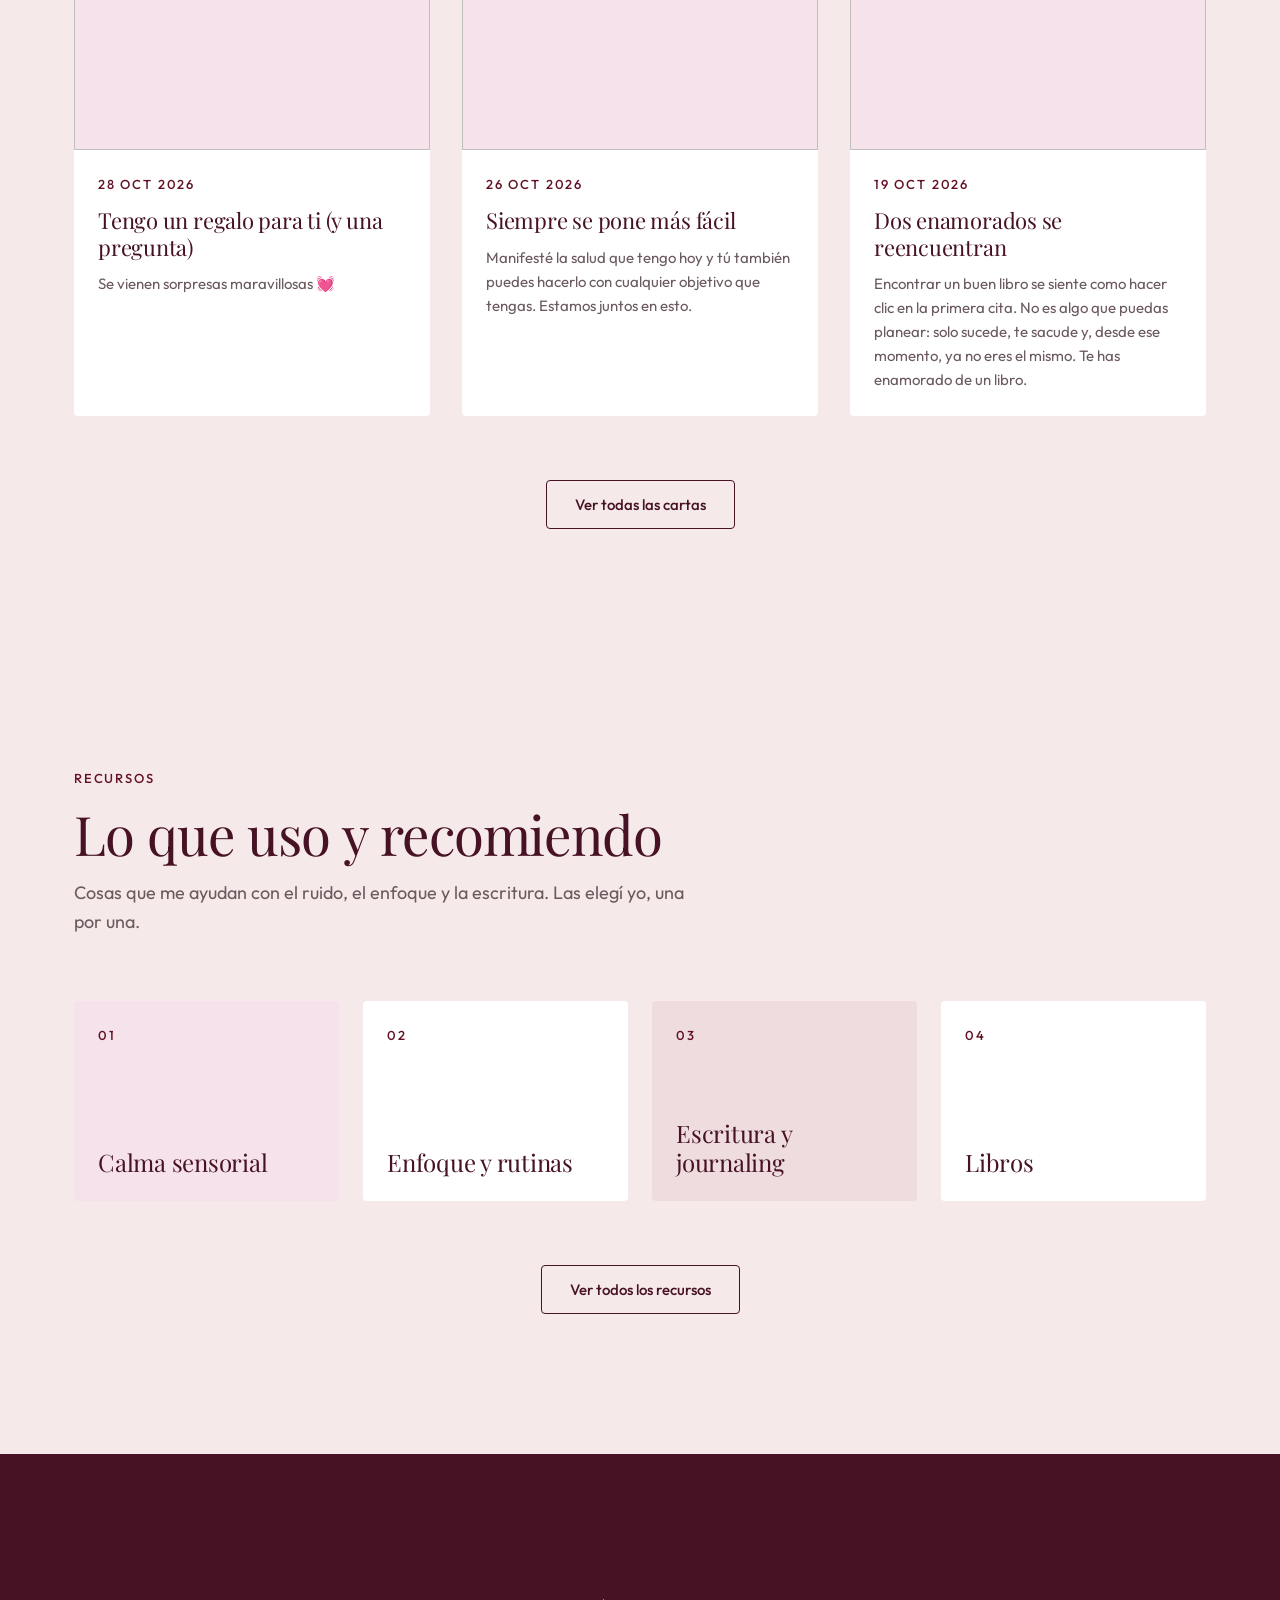
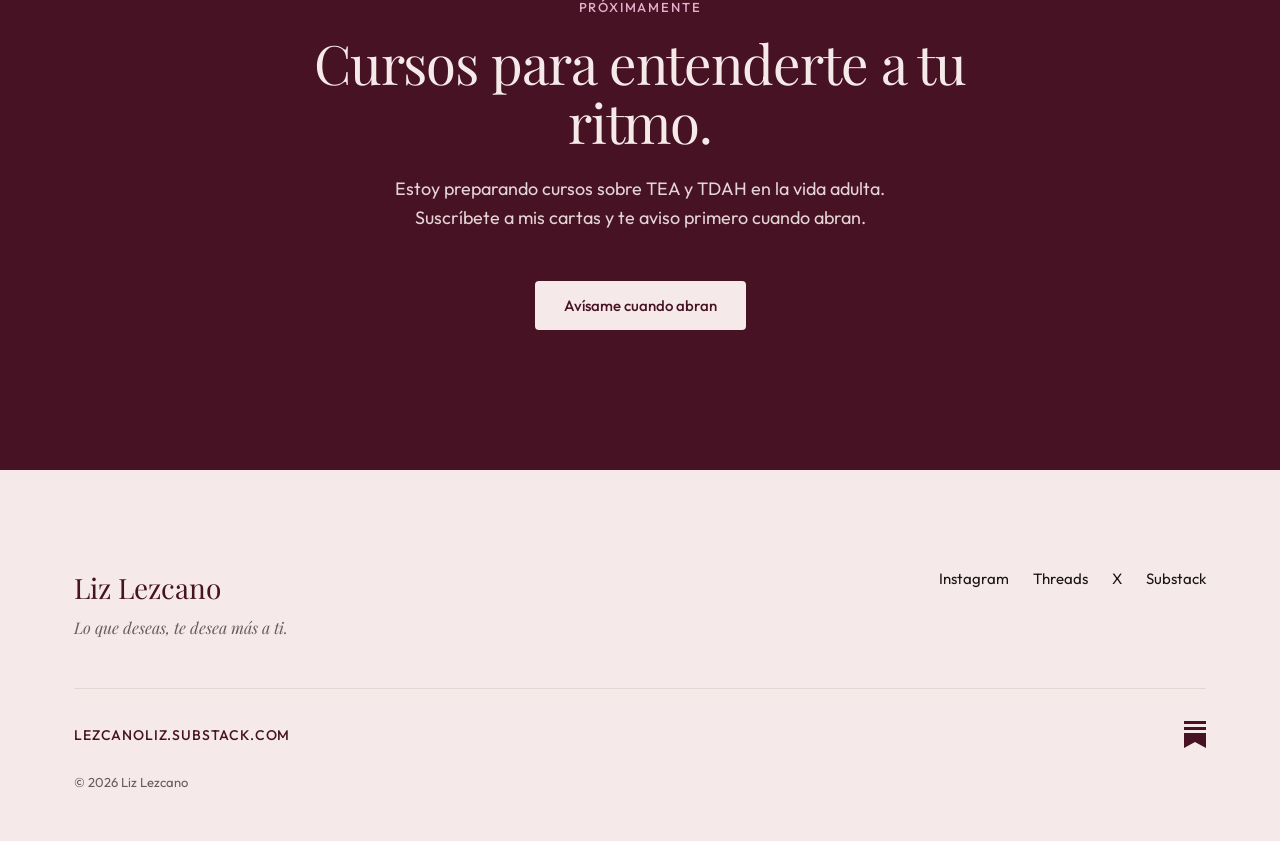
==== commit ada8ae88: "feat: rebuild site in Liz's design system as TEA/TDAH coaching site - Apply the Liz Lezcano design s" ====
--- a/index.html
+++ b/index.html
@@ -3,252 +3,182 @@
 <head>
     <meta charset="UTF-8">
     <meta name="viewport" content="width=device-width, initial-scale=1.0">
-    <title>Liz Lezcano | Coach de Bienestar Emocional</title>
-    <meta name="description" content="Acompaño personas en su camino hacia el bienestar emocional a través de la escritura reflexiva y el autoconocimiento.">
-    <link rel="icon" type="image/png" href="images/favicon.ico">
+    <title>Liz Lezcano | Coaching TEA y TDAH</title>
+    <meta name="description" content="Coaching 1:1 para personas con TEA y TDAH, desde mi propia experiencia con el autismo. Cartas, recursos y sesiones con Liz Lezcano.">
+    <meta name="theme-color" content="#461224">
+
+    <meta property="og:type" content="website">
+    <meta property="og:url" content="https://lizlezcano.github.io/">
+    <meta property="og:title" content="Liz Lezcano | Coaching TEA y TDAH">
+    <meta property="og:description" content="Coaching 1:1 para personas con TEA y TDAH, desde mi propia experiencia con el autismo.">
+    <meta property="og:image" content="https://lizlezcano.github.io/images/liz-portrait.jpg">
+    <meta property="og:locale" content="es_PY">
+    <meta name="twitter:card" content="summary_large_image">
+
+    <link rel="icon" href="images/favicon.ico">
     <link rel="apple-touch-icon" sizes="180x180" href="images/apple-touch-icon.png">
-    <link rel="stylesheet" href="css/style.css">
     <link rel="preconnect" href="https://fonts.googleapis.com">
     <link rel="preconnect" href="https://fonts.gstatic.com" crossorigin>
-    <link href="https://fonts.googleapis.com/css2?family=Playfair+Display:wght@400;600;700&family=Inter:wght@300;400;500;600&display=swap" rel="stylesheet">
-    <link rel="stylesheet" href="https://cdnjs.cloudflare.com/ajax/libs/font-awesome/6.0.0/css/all.min.css">
+    <link href="https://fonts.googleapis.com/css2?family=Outfit:wght@400;500;600&family=Playfair+Display:ital,wght@0,400;1,400&family=Mrs+Saint+Delafield&display=swap" rel="stylesheet">
+    <link rel="stylesheet" href="css/style.css">
 </head>
 <body>
 
-    <!-- Navigation -->
-    <nav class="navbar">
-        <div class="nav-container">
-            <a href="#home" class="nav-logo">Liz Lezcano</a>
-            <ul class="nav-menu">
-                <li><a href="#home" class="nav-link">Inicio</a></li>
-                <li><a href="#about" class="nav-link">Sobre mí</a></li>
-                <li><a href="#services" class="nav-link">Servicios</a></li>
-                <li><a href="#writing" class="nav-link">Escritos</a></li>
-                <li><a href="#contact" class="nav-link">Contacto</a></li>
-            </ul>
-            <button class="hamburger" aria-label="Abrir menú">
-                <span></span>
-                <span></span>
-                <span></span>
+    <header class="nav">
+        <div class="nav-inner">
+            <a href="./" class="nav-logo">Liz Lezcano</a>
+            <button class="nav-toggle" aria-label="Abrir menú" aria-expanded="false" aria-controls="nav-menu">
+                <span></span><span></span>
             </button>
+            <nav id="nav-menu" class="nav-menu">
+                <a href="#sobre-mi">Sobre mí</a>
+                <a href="#sesiones">Sesiones</a>
+                <a href="#cartas">Cartas</a>
+                <a href="recursos.html">Recursos</a>
+                <a href="#cursos">Cursos</a>
+                <a href="#" data-link="booking" class="btn btn-wine btn-sm" target="_blank" rel="noopener">Reserva una sesión</a>
+            </nav>
         </div>
-    </nav>
+    </header>
 
-    <!-- Hero Section -->
-    <section id="home" class="hero">
-        <div class="hero-inner">
-            <div class="hero-text">
-                <span class="hero-label">Coach de Bienestar Emocional</span>
-                <h1>Tu espacio para sanar y conocerte</h1>
-                <p class="hero-desc">Acompaño personas en su camino hacia el equilibrio emocional a través de la escritura reflexiva, el autoconocimiento y la exploración auténtica del mundo interior.</p>
-                <div class="hero-actions">
-                    <a href="#contact" class="btn-primary">Agenda una sesión</a>
-                    <a href="#about" class="btn-outline">Conoce más</a>
+    <main>
+        <!-- Hero -->
+        <section class="hero">
+            <div class="container hero-inner">
+                <div class="hero-text reveal">
+                    <span class="eyebrow">Coaching para personas neurodivergentes</span>
+                    <h1>Entender cómo funciona tu mente también es sanar.</h1>
+                    <p class="lede">Soy Liz, vivo con autismo y acompaño a personas con TEA y TDAH a entender su forma de sentir, pensar y descansar, sin forzarse a encajar.</p>
+                    <div class="hero-actions">
+                        <a href="#" data-link="booking" class="btn btn-wine" target="_blank" rel="noopener">Reserva una sesión</a>
+                        <a href="#cartas" class="btn btn-ghost">Lee mis cartas</a>
+                    </div>
                 </div>
-                <div class="hero-social">
-                    <a href="https://instagram.com/lezcanolizma" target="_blank" rel="noopener noreferrer" aria-label="Instagram">
-                        <i class="fab fa-instagram"></i>
-                    </a>
-                    <a href="https://tiktok.com/@lezcanolizma" target="_blank" rel="noopener noreferrer" aria-label="TikTok">
-                        <i class="fab fa-tiktok"></i>
-                    </a>
-                    <a href="https://threads.net/@lezcanolizma" target="_blank" rel="noopener noreferrer" aria-label="Threads">
-                        <i class="fab fa-threads"></i>
-                    </a>
-                    <a href="mailto:lezcanolizma@gmail.com" aria-label="Email">
-                        <i class="fas fa-envelope"></i>
-                    </a>
+                <figure class="hero-photo reveal">
+                    <img src="images/liz-portrait.jpg" alt="Liz Lezcano apoyada en el respaldo de una silla" width="1100" height="1375">
+                    <figcaption class="signature">— Liz</figcaption>
+                </figure>
+            </div>
+        </section>
+
+        <!-- Sobre mí -->
+        <section id="sobre-mi" class="about">
+            <div class="container about-inner">
+                <figure class="about-photo reveal">
+                    <img src="images/liz-editorial.jpg" alt="Retrato en blanco y negro de Liz Lezcano, sonriendo" width="1000" height="1250" loading="lazy">
+                </figure>
+                <div class="about-text reveal">
+                    <span class="eyebrow">Sobre mí</span>
+                    <h2>Soy Liz.</h2>
+                    <p>Descubrí mi diagnóstico de autismo de adulta, y muchas cosas de mi vida empezaron a tener sentido. Desde ahí escribo y acompaño: con honestidad, sin fórmulas y a tu ritmo.</p>
+                    <p>Terminé el cursado de la carrera de Fonoaudiología y estoy completando mi certificación en coaching. Cada semana escribo cartas íntimas en Substack sobre mi proceso y las herramientas que me acompañan.</p>
+                    <p class="signature signature-lg">Con amor,<br>Liz</p>
                 </div>
             </div>
-            <div class="hero-image">
-                <div class="hero-image-wrap">
-                    <img src="images/profile-liz.jpg" alt="Liz Lezcano">
+        </section>
+
+        <!-- Sesiones -->
+        <section id="sesiones" class="sessions">
+            <div class="container sessions-inner">
+                <div class="sessions-text reveal">
+                    <span class="eyebrow">Sesiones</span>
+                    <h2>Coaching 1:1 para TEA y TDAH</h2>
+                    <p class="lede">Un espacio online, sin juicio, para entender lo que te pasa y construir una vida que respete cómo funcionas.</p>
+                    <a href="#" data-link="booking" class="btn btn-wine" target="_blank" rel="noopener">Elige tu horario</a>
+                    <p class="fine-print">El coaching no reemplaza la atención médica ni psicológica. Si estás atravesando una crisis, busca apoyo profesional.</p>
                 </div>
-                <div class="hero-image-badge">
-                    <span>mi mundo interior</span>
+                <ol class="session-list reveal">
+                    <li>
+                        <h3>Entender tu diagnóstico</h3>
+                        <p>O la sospecha de uno: qué significa para ti, más allá de los libros.</p>
+                    </li>
+                    <li>
+                        <h3>Rutinas que respetan tu energía</h3>
+                        <p>Organizar el día sin pelearte con tu propia cabeza.</p>
+                    </li>
+                    <li>
+                        <h3>Sobrecarga sensorial y descanso</h3>
+                        <p>Reconocer las señales a tiempo y armar tu propio refugio.</p>
+                    </li>
+                    <li>
+                        <h3>Decir lo que necesitas</h3>
+                        <p>En casa, en tus vínculos y en el trabajo.</p>
+                    </li>
+                </ol>
+            </div>
+        </section>
+
+        <!-- Cartas -->
+        <section id="cartas" class="letters">
+            <div class="container">
+                <div class="section-head reveal">
+                    <span class="eyebrow">Cartas</span>
+                    <h2>Desde mi vida, en voz alta</h2>
+                    <p>Escribo sobre lo que vivo: el diagnóstico, los días difíciles, los libros, las ideas que no me dejan dormir.</p>
+                </div>
+                <div class="letter-grid" id="letter-grid" data-limit="6">
+                    <noscript><p>Lee todas mis cartas en <a href="https://lezcanoliz.substack.com/archive">lezcanoliz.substack.com</a>.</p></noscript>
+                </div>
+                <div class="section-more reveal">
+                    <a href="https://lezcanoliz.substack.com/archive" class="btn btn-ghost" target="_blank" rel="noopener">Ver todas las cartas</a>
                 </div>
             </div>
-        </div>
-    </section>
+        </section>
 
-    <!-- About Section -->
-    <section id="about" class="about">
-        <div class="container">
-            <div class="about-inner">
-                <div class="about-image">
-                    <img src="images/writer.jpg" alt="Liz escribiendo">
+        <!-- Recursos -->
+        <section class="resources">
+            <div class="container">
+                <div class="section-head reveal">
+                    <span class="eyebrow">Recursos</span>
+                    <h2>Lo que uso y recomiendo</h2>
+                    <p>Cosas que me ayudan con el ruido, el enfoque y la escritura. Las elegí yo, una por una.</p>
                 </div>
-                <div class="about-text">
-                    <span class="section-label">Sobre mí</span>
-                    <h2>Un espacio de encuentro contigo misma</h2>
-                    <p>Soy Liz, coach de bienestar emocional y escritora. Creo firmemente que las palabras tienen el poder de sanar, de clarificar y de conectarnos con nuestra verdad más profunda.</p>
-                    <p>Mi enfoque combina la escritura reflexiva con el acompañamiento emocional, creando un espacio seguro donde puedas explorar tus emociones, romper patrones limitantes y construir una relación más compasiva contigo misma.</p>
-                    <p>A través de mi publicación <em>mi mundo interior</em>, comparto reflexiones y herramientas para el autoconocimiento que llegan directo a tu corazón.</p>
-                    <a href="https://lizlezcano.substack.com/" target="_blank" rel="noopener noreferrer" class="btn-primary">Leer mi newsletter</a>
+                <div class="resource-tiles">
+                    <a href="recursos.html#sensorial" class="resource-tile reveal"><span class="eyebrow">01</span><h3>Calma sensorial</h3></a>
+                    <a href="recursos.html#enfoque" class="resource-tile reveal"><span class="eyebrow">02</span><h3>Enfoque y rutinas</h3></a>
+                    <a href="recursos.html#escritura" class="resource-tile reveal"><span class="eyebrow">03</span><h3>Escritura y journaling</h3></a>
+                    <a href="recursos.html#libros" class="resource-tile reveal"><span class="eyebrow">04</span><h3>Libros</h3></a>
+                </div>
+                <div class="section-more reveal">
+                    <a href="recursos.html" class="btn btn-ghost">Ver todos los recursos</a>
                 </div>
             </div>
-        </div>
-    </section>
+        </section>
 
-    <!-- Services Section -->
-    <section id="services" class="services">
-        <div class="container">
-            <div class="section-header">
-                <span class="section-label">Servicios</span>
-                <h2>¿Cómo puedo acompañarte?</h2>
-                <p>Cada persona tiene su propio ritmo y camino. Aquí encontrarás el espacio que necesitas.</p>
+        <!-- Cursos -->
+        <section id="cursos" class="subscribe">
+            <div class="container subscribe-inner reveal">
+                <span class="eyebrow">Próximamente</span>
+                <h2>Cursos para entenderte a tu ritmo.</h2>
+                <p>Estoy preparando cursos sobre TEA y TDAH en la vida adulta. Suscríbete a mis cartas y te aviso primero cuando abran.</p>
+                <a href="https://lezcanoliz.substack.com/subscribe" class="btn btn-blush" target="_blank" rel="noopener">Avísame cuando abran</a>
             </div>
-            <div class="services-grid">
-                <div class="service-card">
-                    <div class="service-icon">
-                        <i class="fas fa-heart"></i>
-                    </div>
-                    <h3>Acompañamiento Emocional</h3>
-                    <p>Sesiones individuales para explorar tus emociones, identificar patrones y construir herramientas para tu bienestar día a día.</p>
-                </div>
-                <div class="service-card">
-                    <div class="service-icon">
-                        <i class="fas fa-pen-nib"></i>
-                    </div>
-                    <h3>Escritura Reflexiva</h3>
-                    <p>Talleres y guías que usan la escritura como puerta de entrada al autoconocimiento y la sanación emocional.</p>
-                </div>
-                <div class="service-card">
-                    <div class="service-icon">
-                        <i class="fas fa-seedling"></i>
-                    </div>
-                    <h3>Comunidad Interior</h3>
-                    <p>Únete a mi newsletter y accede a reflexiones semanales, ejercicios y recursos para tu crecimiento personal.</p>
-                </div>
-            </div>
-        </div>
-    </section>
+        </section>
+    </main>
 
-    <!-- Featured Writing Section -->
-    <section id="writing" class="writing">
-        <div class="container">
-            <div class="section-header">
-                <span class="section-label">Escritos</span>
-                <h2>Reflexiones desde adentro</h2>
-                <p>Pensamientos que nacen desde lo más profundo del ser.</p>
-            </div>
-            <div class="writing-grid">
-                <article class="writing-card">
-                    <div class="card-image-wrap">
-                        <img src="images/no-confien.jpeg" alt="No confíen 100% en el personal de salud">
-                    </div>
-                    <div class="card-body">
-                        <span class="card-tag">Salud</span>
-                        <h3>No confíen 100% en el personal de salud</h3>
-                        <p>Mi compañera no trajo tapabocas y está muy enferma. Lo que esto me enseñó sobre el autocuidado y la responsabilidad compartida.</p>
-                        <div class="card-footer">
-                            <span>NOV 14 · 1 min</span>
-                            <span class="card-likes">♥ 1</span>
-                        </div>
-                    </div>
-                </article>
-
-                <article class="writing-card">
-                    <div class="card-image-wrap">
-                        <img src="images/las-paradojas.jpeg" alt="Las paradojas de la vida">
-                    </div>
-                    <div class="card-body">
-                        <span class="card-tag">Reflexión</span>
-                        <h3>Las paradojas de la vida</h3>
-                        <p>Siempre hay algo que nos contradice, porque la evolución viene de romper el cascarón.</p>
-                        <div class="card-footer">
-                            <span>NOV 12 · 2 min</span>
-                        </div>
-                    </div>
-                </article>
-
-                <article class="writing-card">
-                    <div class="card-image-wrap">
-                        <img src="images/mi-perrita.webp" alt="Mi perrita casi traga cinta scotch">
-                    </div>
-                    <div class="card-body">
-                        <span class="card-tag">Vida</span>
-                        <h3>Mi perrita casi traga cinta scotch</h3>
-                        <p>Hoy fue un día lleno de emociones bonitas. AL FIN, y quiero compartirlo con ustedes.</p>
-                        <div class="card-footer">
-                            <span>NOV 13 · 3 min</span>
-                        </div>
-                    </div>
-                </article>
-            </div>
-            <div class="writing-cta">
-                <a href="https://lizlezcano.substack.com/" target="_blank" rel="noopener noreferrer" class="btn-outline">Ver todos los escritos</a>
-            </div>
-        </div>
-    </section>
-
-    <!-- Newsletter Section -->
-    <section class="newsletter">
-        <div class="container">
-            <div class="newsletter-inner">
-                <span class="section-label light">Newsletter</span>
-                <h2>Únete a mi mundo interior</h2>
-                <p>Recibe reflexiones semanales, ejercicios de autoconocimiento y recursos para tu bienestar emocional — directo en tu correo.</p>
-                <a href="https://lizlezcano.substack.com/subscribe" target="_blank" rel="noopener noreferrer" class="btn-white">Suscribirse gratis</a>
-                <p class="newsletter-note">Sin spam. Solo pensamientos auténticos.</p>
-            </div>
-        </div>
-    </section>
-
-    <!-- Contact Section -->
-    <section id="contact" class="contact">
-        <div class="container">
-            <div class="section-header">
-                <span class="section-label">Contacto</span>
-                <h2>Hablemos</h2>
-                <p>Me encantaría acompañarte en tu camino. Escríbeme y comenzamos.</p>
-            </div>
-            <div class="contact-grid">
-                <a href="mailto:lezcanolizma@gmail.com" class="contact-card">
-                    <div class="contact-icon"><i class="fas fa-envelope"></i></div>
-                    <h4>Email</h4>
-                    <span>lezcanolizma@gmail.com</span>
-                </a>
-                <a href="https://instagram.com/lezcanolizma" target="_blank" rel="noopener noreferrer" class="contact-card">
-                    <div class="contact-icon"><i class="fab fa-instagram"></i></div>
-                    <h4>Instagram</h4>
-                    <span>@lezcanolizma</span>
-                </a>
-                <a href="https://tiktok.com/@lezcanolizma" target="_blank" rel="noopener noreferrer" class="contact-card">
-                    <div class="contact-icon"><i class="fab fa-tiktok"></i></div>
-                    <h4>TikTok</h4>
-                    <span>@lezcanolizma</span>
-                </a>
-            </div>
-        </div>
-    </section>
-
-    <!-- Footer -->
     <footer class="footer">
         <div class="container">
-            <div class="footer-inner">
-                <div class="footer-brand">
+            <div class="footer-top">
+                <div>
                     <span class="footer-logo">Liz Lezcano</span>
-                    <p>Coach de Bienestar Emocional · mi mundo interior</p>
+                    <p class="footer-tag">Lo que deseas, te desea más a ti.</p>
                 </div>
-                <div class="footer-social">
-                    <a href="https://instagram.com/lezcanolizma" target="_blank" rel="noopener noreferrer" aria-label="Instagram"><i class="fab fa-instagram"></i></a>
-                    <a href="https://tiktok.com/@lezcanolizma" target="_blank" rel="noopener noreferrer" aria-label="TikTok"><i class="fab fa-tiktok"></i></a>
-                    <a href="https://threads.net/@lezcanolizma" target="_blank" rel="noopener noreferrer" aria-label="Threads"><i class="fab fa-threads"></i></a>
-                    <a href="https://lizlezcano.substack.com/" target="_blank" rel="noopener noreferrer" aria-label="Substack"><i class="fas fa-newspaper"></i></a>
-                </div>
+                <ul class="footer-social">
+                    <li><a href="https://instagram.com/lizlezcano_" target="_blank" rel="noopener">Instagram</a></li>
+                    <li><a href="https://www.threads.net/@lizlezcano_" target="_blank" rel="noopener">Threads</a></li>
+                    <li><a href="https://x.com/lizlezcano_" target="_blank" rel="noopener">X</a></li>
+                    <li><a href="https://lezcanoliz.substack.com" target="_blank" rel="noopener">Substack</a></li>
+                </ul>
             </div>
-            <div class="footer-bottom">
-                <p>&copy; 2025 Liz Lezcano. Hecho con amor para acompañar almas auténticas.</p>
+            <div class="footer-mark">
+                <a href="https://lezcanoliz.substack.com" target="_blank" rel="noopener">lezcanoliz.substack.com</a>
+                <svg viewBox="0 0 44 54" width="22" height="27" aria-hidden="true"><path d="M0 0h44v6H0zM0 12h44v6H0zM0 24h44v30L22 42 0 54z"/></svg>
             </div>
+            <p class="footer-copy">&copy; <span id="year">2026</span> Liz Lezcano</p>
         </div>
     </footer>
 
-    <!-- Back to Top -->
-    <button id="backToTop" class="back-to-top" aria-label="Volver arriba">
-        <i class="fas fa-chevron-up"></i>
-    </button>
-
+    <script src="js/config.js"></script>
     <script src="js/script.js"></script>
 </body>
 </html>
--- a/css/style.css
+++ b/css/style.css
@@ -1,856 +1,660 @@
-/* =====================
-   Reset & Base
-===================== */
-*, *::before, *::after {
-    margin: 0;
-    padding: 0;
-    box-sizing: border-box;
-}
+/* ============================================================
+   Liz Lezcano — En intimidad
+   Tokens from the Liz Lezcano design system (design/tokens/*.css):
+   wine as anchor, blush as resting surface, rose + sky as rare accents.
+   Playfair Display headlines · Outfit text · Mrs Saint Delafield signature.
+   ============================================================ */
+
+:root {
+    /* Palette */
+    --wine-950: #2f0c19;
+    --wine-900: #461224;
+    --wine-700: #631123;
+    --wine-600: #7a2438;
+    --rose-300: #e7aec8;
+    --rose-100: #f6e2ea;
+    --blush-100: #f5e9e9;
+    --sky-200: #acccea;
+    --black: #1a1414;
+    --white: #ffffff;
+    --line-200: #e4d6d2;
+
+    --text-primary: var(--wine-900);
+    --text-body: var(--black);
+    --text-muted: #6b5a5e;
+    --text-inverse: var(--blush-100);
+
+    /* Type */
+    --font-serif: "Playfair Display", Georgia, serif;
+    --font-sans: "Outfit", Arial, sans-serif;
+    --font-script: "Mrs Saint Delafield", cursive;
+
+    --size-display-1: clamp(2.75rem, 2.1rem + 3vw, 5.5rem);
+    --size-display-2: clamp(2.25rem, 1.8rem + 2vw, 4rem);
+    --size-headline: clamp(1.75rem, 1.5rem + 1vw, 2.75rem);
+    --size-eyebrow: 0.8125rem;
+    --size-body-lg: 1.125rem;
+    --tracking-eyebrow: 0.14em;
+    --tracking-display: -0.02em;
+
+    /* Space */
+    --space-xs: 12px;
+    --space-sm: 16px;
+    --space-md: 24px;
+    --space-lg: 32px;
+    --space-xl: 48px;
+    --space-2xl: 64px;
+    --space-3xl: 96px;
+    --space-4xl: 140px;
+
+    /* Shape & motion */
+    --radius-md: 4px;
+    --radius-lg: 8px;
+    --shadow-card: 0 4px 16px rgba(70, 18, 36, 0.08);
+    --ease-editorial: cubic-bezier(0.4, 0, 0.2, 1);
+    --duration-base: 250ms;
+    --duration-slow: 450ms;
+
+    --nav-h: 72px;
+}
+
+*, *::before, *::after { margin: 0; padding: 0; box-sizing: border-box; }
 
 html {
     scroll-behavior: smooth;
-}
-
-:root {
-    --primary: #6b9171;
-    --primary-dark: #4a6e50;
-    --primary-light: #e4ede6;
-    --accent: #c8785c;
-    --accent-light: #f5e8e3;
-    --bg: #f7f5f0;
-    --bg-dark: #1e2119;
-    --white: #ffffff;
-    --text-dark: #1c2116;
-    --text-mid: #4a5245;
-    --text-light: #7a8275;
-    --border: #e2e0da;
-    --radius: 16px;
-    --radius-sm: 8px;
-    --shadow: 0 4px 24px rgba(0, 0, 0, 0.07);
-    --shadow-hover: 0 12px 40px rgba(0, 0, 0, 0.12);
-    --transition: all 0.3s ease;
+    scroll-padding-top: var(--nav-h);
 }
 
 body {
-    font-family: 'Inter', -apple-system, BlinkMacSystemFont, sans-serif;
+    font-family: var(--font-sans);
     font-size: 1rem;
-    line-height: 1.7;
-    color: var(--text-dark);
-    background-color: var(--bg);
-}
+    line-height: 1.6;
+    color: var(--text-body);
+    background: var(--blush-100);
+    -webkit-font-smoothing: antialiased;
+    overflow-x: hidden;
+}
+
+img { display: block; max-width: 100%; height: auto; }
+a { color: inherit; text-decoration: none; }
+ol, ul { list-style: none; }
+[hidden] { display: none !important; }
 
 h1, h2, h3 {
-    font-family: 'Playfair Display', Georgia, serif;
-    line-height: 1.2;
-}
-
-img {
-    display: block;
-    max-width: 100%;
-}
-
-a {
-    color: inherit;
-    text-decoration: none;
-}
+    font-family: var(--font-serif);
+    font-weight: 400;
+    color: var(--text-primary);
+    letter-spacing: var(--tracking-display);
+}
+
+h1 { font-size: var(--size-display-1); line-height: 1.04; }
+h2 { font-size: var(--size-display-2); line-height: 1.08; }
+h3 { font-size: 1.5rem; line-height: 1.2; letter-spacing: -0.01em; }
 
 .container {
-    max-width: 1160px;
+    max-width: 1180px;
     margin: 0 auto;
-    padding: 0 24px;
-}
-
-/* =====================
-   Labels & Shared
-===================== */
-.section-label {
+    padding: 0 var(--space-md);
+}
+
+.eyebrow {
     display: inline-block;
-    font-size: 0.75rem;
-    font-weight: 600;
-    letter-spacing: 0.12em;
+    font-size: var(--size-eyebrow);
+    font-weight: 500;
+    letter-spacing: var(--tracking-eyebrow);
     text-transform: uppercase;
-    color: var(--primary);
-    background: var(--primary-light);
-    padding: 4px 12px;
-    border-radius: 50px;
-    margin-bottom: 1rem;
-}
-
-.section-label.light {
-    color: var(--primary-light);
-    background: rgba(255, 255, 255, 0.15);
-}
-
-.section-header {
-    text-align: center;
-    max-width: 600px;
-    margin: 0 auto 3.5rem;
-}
-
-.section-header h2 {
-    font-size: 2.25rem;
-    color: var(--text-dark);
-    margin-bottom: 0.75rem;
-}
-
-.section-header p {
-    color: var(--text-light);
-    font-size: 1.05rem;
-}
-
-/* =====================
-   Buttons
-===================== */
-.btn-primary {
-    display: inline-block;
-    padding: 14px 32px;
-    background: var(--primary);
-    color: var(--white);
-    border-radius: 50px;
-    font-weight: 600;
-    font-size: 0.95rem;
-    transition: var(--transition);
-}
-
-.btn-primary:hover {
-    background: var(--primary-dark);
-    transform: translateY(-2px);
-}
-
-.btn-outline {
-    display: inline-block;
-    padding: 14px 32px;
-    background: transparent;
-    color: var(--primary);
-    border: 2px solid var(--primary);
-    border-radius: 50px;
-    font-weight: 600;
-    font-size: 0.95rem;
-    transition: var(--transition);
-}
-
-.btn-outline:hover {
-    background: var(--primary);
-    color: var(--white);
-    transform: translateY(-2px);
-}
-
-.btn-white {
-    display: inline-block;
-    padding: 14px 36px;
-    background: var(--white);
-    color: var(--primary-dark);
-    border-radius: 50px;
-    font-weight: 600;
-    font-size: 0.95rem;
-    transition: var(--transition);
-}
-
-.btn-white:hover {
-    background: var(--bg);
-    transform: translateY(-2px);
-}
-
-/* =====================
-   Navigation
-===================== */
-.navbar {
+    color: var(--wine-700);
+    margin-bottom: var(--space-sm);
+}
+
+.signature {
+    font-family: var(--font-script);
+    color: var(--wine-900);
+    font-size: 2.75rem;
+    line-height: 1;
+}
+
+.signature-lg { font-size: clamp(2.75rem, 2rem + 2.5vw, 4.25rem); margin-top: var(--space-md); }
+
+/* ---------- Buttons ---------- */
+.btn {
+    display: inline-flex;
+    align-items: center;
+    justify-content: center;
+    gap: 8px;
+    font-family: var(--font-sans);
+    font-weight: 500;
+    font-size: 0.9375rem;
+    line-height: 1;
+    padding: 16px 28px;
+    border-radius: var(--radius-md);
+    border: 1px solid transparent;
+    transition: background-color var(--duration-base) var(--ease-editorial),
+                color var(--duration-base) var(--ease-editorial),
+                border-color var(--duration-base) var(--ease-editorial);
+}
+
+.btn-sm { padding: 11px 20px; font-size: 0.875rem; }
+
+.btn-wine { background: var(--wine-900); color: var(--blush-100); }
+.btn-wine:hover { background: var(--wine-600); }
+.btn-wine:active { background: var(--wine-950); }
+
+.btn-ghost { border-color: var(--wine-900); color: var(--wine-900); }
+.btn-ghost:hover { background: var(--wine-900); color: var(--blush-100); }
+
+.btn-blush { background: var(--blush-100); color: var(--wine-900); }
+.btn-blush:hover { background: var(--rose-100); }
+
+.btn:focus-visible,
+a:focus-visible,
+button:focus-visible {
+    outline: 2px solid var(--wine-900);
+    outline-offset: 3px;
+}
+.subscribe .btn:focus-visible { outline-color: var(--blush-100); }
+
+/* ---------- Nav ---------- */
+.nav {
     position: fixed;
-    top: 0;
-    left: 0;
-    right: 0;
+    inset: 0 0 auto 0;
     z-index: 100;
-    background: rgba(247, 245, 240, 0.92);
-    backdrop-filter: blur(12px);
-    border-bottom: 1px solid var(--border);
-}
-
-.nav-container {
-    max-width: 1160px;
+    background: var(--blush-100);
+    border-bottom: 1px solid transparent;
+    transition: border-color var(--duration-base) var(--ease-editorial);
+}
+.nav.scrolled { border-bottom-color: var(--line-200); }
+
+.nav-inner {
+    max-width: 1180px;
+    height: var(--nav-h);
     margin: 0 auto;
-    padding: 0 24px;
-    height: 68px;
+    padding: 0 var(--space-md);
     display: flex;
     align-items: center;
     justify-content: space-between;
 }
 
 .nav-logo {
-    font-family: 'Playfair Display', Georgia, serif;
-    font-size: 1.25rem;
-    font-weight: 600;
-    color: var(--text-dark);
-    letter-spacing: 0.01em;
+    font-family: var(--font-serif);
+    font-size: 1.5rem;
+    color: var(--wine-900);
+    letter-spacing: -0.01em;
 }
 
 .nav-menu {
     display: flex;
-    list-style: none;
-    gap: 2.5rem;
-}
-
-.nav-link {
-    font-size: 0.9rem;
+    align-items: center;
+    gap: var(--space-lg);
+}
+
+.nav-menu a:not(.btn) {
+    font-size: 0.9375rem;
+    color: var(--text-body);
+    position: relative;
+}
+.nav-menu a:not(.btn)::after {
+    content: "";
+    position: absolute;
+    left: 0; right: 0; bottom: -4px;
+    height: 1px;
+    background: var(--wine-900);
+    transform: scaleX(0);
+    transform-origin: left;
+    transition: transform var(--duration-base) var(--ease-editorial);
+}
+.nav-menu a:not(.btn):hover::after { transform: scaleX(1); }
+
+.nav-toggle {
+    display: none;
+    width: 40px; height: 40px;
+    background: none;
+    border: 0;
+    cursor: pointer;
+    position: relative;
+}
+.nav-toggle span {
+    position: absolute;
+    left: 9px; right: 9px;
+    height: 1.5px;
+    background: var(--wine-900);
+    transition: transform var(--duration-base) var(--ease-editorial);
+}
+.nav-toggle span:first-child { top: 15px; }
+.nav-toggle span:last-child { top: 23px; }
+.nav-toggle[aria-expanded="true"] span:first-child { transform: translateY(4px) rotate(45deg); }
+.nav-toggle[aria-expanded="true"] span:last-child { transform: translateY(-4px) rotate(-45deg); }
+
+/* ---------- Hero ---------- */
+.hero {
+    padding: calc(var(--nav-h) + var(--space-2xl)) 0 var(--space-3xl);
+}
+
+.hero-inner {
+    display: grid;
+    grid-template-columns: 1.1fr 0.9fr;
+    gap: var(--space-3xl);
+    align-items: center;
+}
+
+.hero-series {
+    width: min(320px, 80%);
+    margin-bottom: var(--space-lg);
+}
+
+.hero h1 { margin-bottom: var(--space-md); }
+
+.lede {
+    font-size: var(--size-body-lg);
+    line-height: 1.6;
+    color: var(--text-body);
+    max-width: 34rem;
+    margin-bottom: var(--space-xl);
+}
+
+.hero-actions { display: flex; flex-wrap: wrap; gap: var(--space-sm); }
+
+.hero-photo { position: relative; }
+.hero-photo img {
+    width: 100%;
+    aspect-ratio: 4 / 5;
+    object-fit: cover;
+    object-position: 50% 15%;
+    border-radius: var(--radius-lg);
+}
+.hero-photo .signature {
+    position: absolute;
+    right: -8px;
+    bottom: -28px;
+    font-size: clamp(3rem, 2.4rem + 2vw, 4.5rem);
+}
+
+/* ---------- About (wine) ---------- */
+.about {
+    position: relative;
+    background-color: var(--wine-900);
+    color: var(--text-inverse);
+    padding: var(--space-4xl) 0;
+    isolation: isolate;
+}
+.about::before {
+    content: "";
+    position: absolute;
+    inset: 0;
+    background: url("../images/pattern-tile.png") repeat;
+    background-size: 54px auto;
+    opacity: 0.07;
+    z-index: -1;
+}
+
+.about-inner {
+    display: grid;
+    grid-template-columns: 0.85fr 1.15fr;
+    gap: var(--space-3xl);
+    align-items: center;
+}
+
+.about-photo img {
+    width: 100%;
+    aspect-ratio: 4 / 5;
+    object-fit: cover;
+    object-position: 50% 15%;
+    border-radius: var(--radius-lg);
+}
+
+.about .eyebrow { color: var(--rose-300); }
+.about h2 { color: var(--blush-100); margin-bottom: var(--space-lg); }
+.about p { font-size: var(--size-body-lg); max-width: 34rem; }
+.about p + p { margin-top: var(--space-sm); }
+.about .signature { color: var(--rose-300); }
+
+/* ---------- Section heads ---------- */
+.section-head { max-width: 40rem; margin-bottom: var(--space-2xl); }
+.section-head p { margin-top: var(--space-sm); font-size: var(--size-body-lg); color: var(--text-muted); }
+
+.fine-print { font-size: 0.8125rem; line-height: 1.5; color: var(--text-muted); max-width: 34rem; }
+
+/* ---------- Letters ---------- */
+.letters { padding: var(--space-3xl) 0 var(--space-4xl); }
+
+.letter-grid {
+    display: grid;
+    grid-template-columns: repeat(3, 1fr);
+    gap: var(--space-lg);
+}
+
+.letter {
+    display: flex;
+    flex-direction: column;
+    background: var(--white);
+    border-radius: var(--radius-md);
+    overflow: hidden;
+    padding-bottom: var(--space-md);
+    transition: box-shadow var(--duration-base) var(--ease-editorial);
+}
+.letter:hover { box-shadow: var(--shadow-card); }
+
+.letter-img {
+    aspect-ratio: 16 / 10;
+    overflow: hidden;
+    background: var(--rose-100);
+    margin-bottom: var(--space-md);
+}
+.letter-img img {
+    width: 100%; height: 100%;
+    object-fit: cover;
+    transition: transform var(--duration-slow) var(--ease-editorial);
+}
+.letter:hover .letter-img img { transform: scale(1.03); }
+
+.letter time,
+.letter h3,
+.letter p { padding: 0 var(--space-md); }
+
+.letter time {
+    font-size: var(--size-eyebrow);
     font-weight: 500;
-    color: var(--text-mid);
-    transition: var(--transition);
+    letter-spacing: var(--tracking-eyebrow);
+    text-transform: uppercase;
+    color: var(--wine-700);
+    margin-bottom: var(--space-xs);
+}
+.letter h3 { font-size: 1.375rem; margin-bottom: var(--space-xs); }
+.letter p { color: var(--text-muted); font-size: 0.9375rem; }
+
+.section-more { margin-top: var(--space-2xl); text-align: center; }
+
+/* ---------- Subscribe ---------- */
+.subscribe {
+    background: var(--wine-900);
+    color: var(--text-inverse);
+    padding: var(--space-4xl) 0;
+    text-align: center;
+}
+.subscribe-inner { max-width: 760px; }
+.subscribe .eyebrow { color: var(--rose-300); }
+.subscribe h2 { color: var(--blush-100); margin-bottom: var(--space-md); }
+.subscribe p {
+    font-size: var(--size-body-lg);
+    max-width: 34rem;
+    margin: 0 auto var(--space-xl);
+    opacity: 0.9;
+}
+
+/* ---------- Sessions ---------- */
+.sessions { padding: var(--space-4xl) 0 var(--space-3xl); }
+
+.sessions-inner {
+    display: grid;
+    grid-template-columns: 1fr 1fr;
+    gap: var(--space-3xl);
+    align-items: start;
+}
+
+.sessions h2 { margin-bottom: var(--space-md); }
+.sessions .lede { margin-bottom: var(--space-lg); }
+.sessions .fine-print { margin-top: var(--space-lg); }
+
+.session-list { counter-reset: s; }
+.session-list li {
+    counter-increment: s;
+    display: grid;
+    grid-template-columns: 48px 1fr;
+    column-gap: var(--space-sm);
+    padding: var(--space-md) 0;
+    border-top: 1px solid var(--line-200);
+}
+.session-list li:last-child { border-bottom: 1px solid var(--line-200); }
+.session-list li::before {
+    content: counter(s, decimal-leading-zero);
+    grid-row: span 2;
+    font-size: var(--size-eyebrow);
+    font-weight: 500;
+    letter-spacing: var(--tracking-eyebrow);
+    color: var(--wine-700);
+    padding-top: 6px;
+}
+.session-list h3 { font-size: 1.375rem; margin-bottom: 4px; }
+.session-list p { color: var(--text-muted); }
+
+/* ---------- Resources teaser ---------- */
+.resources { padding: var(--space-3xl) 0 var(--space-4xl); }
+
+.resource-tiles {
+    display: grid;
+    grid-template-columns: repeat(4, 1fr);
+    gap: var(--space-md);
+}
+.resource-tile {
+    display: flex;
+    flex-direction: column;
+    justify-content: space-between;
+    min-height: 200px;
+    padding: var(--space-md);
+    border-radius: var(--radius-md);
+    background: var(--rose-100);
+    transition: background-color var(--duration-base) var(--ease-editorial);
+}
+.resource-tile:nth-child(2) { background: var(--white); }
+.resource-tile:nth-child(3) { background: #efdcdf; }
+.resource-tile:nth-child(4) { background: var(--white); }
+.resource-tile:hover { background: var(--rose-300); }
+.resource-tile h3 { font-size: 1.5rem; }
+
+/* ---------- Storefront ---------- */
+.store-hero { padding: calc(var(--nav-h) + var(--space-3xl)) 0 var(--space-2xl); }
+.store-hero-inner { max-width: 760px; }
+.store-hero h1 { margin-bottom: var(--space-md); }
+.store-hero .signature { font-size: 3rem; margin-top: var(--space-sm); }
+
+.store { padding-bottom: var(--space-4xl); }
+
+.store-filters {
+    display: flex;
+    flex-wrap: wrap;
+    gap: var(--space-2xs, 8px);
+    margin-bottom: var(--space-xl);
+}
+.store-filters button {
+    font: 500 0.875rem/1 var(--font-sans);
+    padding: 10px 18px;
+    border-radius: 999px;
+    border: 1px solid var(--wine-900);
+    background: transparent;
+    color: var(--wine-900);
+    cursor: pointer;
+    transition: background-color var(--duration-base) var(--ease-editorial), color var(--duration-base) var(--ease-editorial);
+}
+.store-filters button:hover { background: var(--rose-100); }
+.store-filters button[aria-selected="true"] { background: var(--wine-900); color: var(--blush-100); }
+
+.product-grid {
+    display: grid;
+    grid-template-columns: repeat(3, 1fr);
+    gap: var(--space-lg);
+}
+
+.product {
+    display: flex;
+    flex-direction: column;
+    background: var(--white);
+    border-radius: var(--radius-md);
+    overflow: hidden;
+    transition: box-shadow var(--duration-base) var(--ease-editorial);
+}
+.product:hover { box-shadow: var(--shadow-card); }
+
+.product-visual {
     position: relative;
-}
-
-.nav-link::after {
-    content: '';
+    aspect-ratio: 1 / 1;
+    display: grid;
+    place-items: center;
+    background: var(--rose-100);
+    overflow: hidden;
+}
+.product-visual--enfoque { background: #efdcdf; }
+.product-visual--escritura { background: var(--blush-100); }
+.product-visual--libros { background: var(--wine-900); }
+.product-visual img { width: 100%; height: 100%; object-fit: contain; padding: var(--space-lg); background: var(--white); }
+
+.product-monogram {
+    font-family: var(--font-script);
+    font-size: 7rem;
+    line-height: 1;
+    color: var(--wine-900);
+    opacity: 0.35;
+}
+.product-visual--libros .product-monogram { color: var(--rose-300); opacity: 0.6; }
+
+.product-flag {
     position: absolute;
-    bottom: -4px;
-    left: 0;
-    width: 0;
-    height: 2px;
-    background: var(--primary);
-    transition: var(--transition);
-    border-radius: 2px;
-}
-
-.nav-link:hover,
-.nav-link.active {
-    color: var(--primary-dark);
-}
-
-.nav-link:hover::after,
-.nav-link.active::after {
-    width: 100%;
-}
-
-.hamburger {
-    display: none;
+    top: 12px; left: 12px;
+    font: 500 0.6875rem/1 var(--font-sans);
+    letter-spacing: var(--tracking-eyebrow);
+    text-transform: uppercase;
+    padding: 6px 10px;
+    border-radius: 999px;
+    background: var(--sky-200);
+    color: var(--wine-950);
+}
+
+.product-body {
+    display: flex;
     flex-direction: column;
-    gap: 5px;
-    cursor: pointer;
-    background: none;
-    border: none;
-    padding: 4px;
-}
-
-.hamburger span {
-    display: block;
-    width: 24px;
-    height: 2px;
-    background: var(--text-dark);
-    border-radius: 2px;
-    transition: var(--transition);
-}
-
-.hamburger.active span:nth-child(1) {
-    transform: translateY(7px) rotate(45deg);
-}
-.hamburger.active span:nth-child(2) {
-    opacity: 0;
-}
-.hamburger.active span:nth-child(3) {
-    transform: translateY(-7px) rotate(-45deg);
-}
-
-/* =====================
-   Hero
-===================== */
-.hero {
-    min-height: 100vh;
-    display: flex;
-    align-items: center;
-    padding: 100px 24px 80px;
-    background: var(--bg);
-}
-
-.hero-inner {
-    max-width: 1160px;
-    margin: 0 auto;
-    width: 100%;
-    display: grid;
-    grid-template-columns: 1fr 1fr;
-    gap: 5rem;
-    align-items: center;
-}
-
-.hero-text {
-    max-width: 520px;
-}
-
-.hero-label {
-    display: inline-block;
-    font-size: 0.75rem;
-    font-weight: 600;
-    letter-spacing: 0.12em;
+    gap: var(--space-xs);
+    padding: var(--space-md);
+    flex: 1;
+}
+.product-cat {
+    font-size: var(--size-eyebrow);
+    font-weight: 500;
+    letter-spacing: var(--tracking-eyebrow);
     text-transform: uppercase;
-    color: var(--accent);
-    background: var(--accent-light);
-    padding: 4px 12px;
-    border-radius: 50px;
-    margin-bottom: 1.25rem;
-}
-
-.hero h1 {
-    font-size: 3.25rem;
-    color: var(--text-dark);
-    margin-bottom: 1.25rem;
-    font-weight: 700;
-}
-
-.hero-desc {
-    font-size: 1.05rem;
-    color: var(--text-light);
-    margin-bottom: 2rem;
-    line-height: 1.8;
-}
-
-.hero-actions {
-    display: flex;
-    gap: 1rem;
+    color: var(--wine-700);
+}
+.product h3 { font-size: 1.375rem; }
+.product-note { color: var(--text-muted); font-size: 0.9375rem; flex: 1; }
+.product .btn { align-self: flex-start; margin-top: var(--space-xs); }
+
+.store-disclosure { margin-top: var(--space-2xl); }
+
+.nav-menu a[aria-current="page"]::after { transform: scaleX(1); }
+
+/* ---------- Footer ---------- */
+.footer { padding: var(--space-3xl) 0 var(--space-xl); }
+
+.footer-top {
+    display: flex;
+    justify-content: space-between;
+    align-items: flex-start;
+    gap: var(--space-lg);
     flex-wrap: wrap;
-    margin-bottom: 2.5rem;
-}
-
-.hero-social {
-    display: flex;
-    gap: 0.75rem;
-}
-
-.hero-social a {
-    width: 42px;
-    height: 42px;
-    border-radius: 50%;
-    background: var(--white);
-    border: 1px solid var(--border);
-    display: flex;
-    align-items: center;
-    justify-content: center;
-    color: var(--text-mid);
-    font-size: 1rem;
-    transition: var(--transition);
-}
-
-.hero-social a:hover {
-    background: var(--primary);
-    border-color: var(--primary);
-    color: var(--white);
-    transform: translateY(-2px);
-}
-
-.hero-image {
-    position: relative;
-}
-
-.hero-image-wrap {
-    border-radius: 40% 60% 55% 45% / 45% 40% 60% 55%;
-    overflow: hidden;
-    aspect-ratio: 4/5;
-    background: var(--primary-light);
-    box-shadow: var(--shadow-hover);
-}
-
-.hero-image-wrap img {
-    width: 100%;
-    height: 100%;
-    object-fit: cover;
-}
-
-.hero-image-badge {
-    position: absolute;
-    bottom: -12px;
-    left: -12px;
-    background: var(--white);
-    border: 1px solid var(--border);
-    padding: 12px 20px;
-    border-radius: var(--radius);
-    box-shadow: var(--shadow);
-    font-family: 'Playfair Display', serif;
-    font-size: 0.95rem;
-    color: var(--primary-dark);
+    padding-bottom: var(--space-xl);
+    border-bottom: 1px solid var(--line-200);
+}
+
+.footer-logo {
+    font-family: var(--font-serif);
+    font-size: 1.75rem;
+    color: var(--wine-900);
+}
+.footer-tag {
+    font-family: var(--font-serif);
     font-style: italic;
-}
-
-/* =====================
-   About
-===================== */
-.about {
-    padding: 100px 0;
-    background: var(--white);
-}
-
-.about-inner {
-    display: grid;
-    grid-template-columns: 1fr 1fr;
-    gap: 5rem;
-    align-items: center;
-}
-
-.about-image img {
-    width: 100%;
-    border-radius: var(--radius);
-    box-shadow: var(--shadow);
-    object-fit: cover;
-    aspect-ratio: 4/5;
-}
-
-.about-text h2 {
-    font-size: 2.25rem;
-    color: var(--text-dark);
-    margin-bottom: 1.25rem;
-}
-
-.about-text p {
-    color: var(--text-light);
-    margin-bottom: 1.25rem;
-    font-size: 1rem;
-    line-height: 1.8;
-}
-
-.about-text p em {
-    color: var(--primary-dark);
-    font-style: normal;
-    font-weight: 500;
-}
-
-.about-text .btn-primary {
-    margin-top: 0.75rem;
-}
-
-/* =====================
-   Services
-===================== */
-.services {
-    padding: 100px 0;
-    background: var(--bg);
-}
-
-.services-grid {
-    display: grid;
-    grid-template-columns: repeat(3, 1fr);
-    gap: 2rem;
-}
-
-.service-card {
-    background: var(--white);
-    border-radius: var(--radius);
-    padding: 2.5rem 2rem;
-    border: 1px solid var(--border);
-    transition: var(--transition);
-}
-
-.service-card:hover {
-    transform: translateY(-4px);
-    box-shadow: var(--shadow-hover);
-    border-color: var(--primary-light);
-}
-
-.service-icon {
-    width: 52px;
-    height: 52px;
-    border-radius: var(--radius-sm);
-    background: var(--primary-light);
-    display: flex;
-    align-items: center;
-    justify-content: center;
-    color: var(--primary);
-    font-size: 1.25rem;
-    margin-bottom: 1.25rem;
-}
-
-.service-card h3 {
-    font-size: 1.2rem;
-    color: var(--text-dark);
-    margin-bottom: 0.75rem;
-}
-
-.service-card p {
-    color: var(--text-light);
-    font-size: 0.95rem;
-    line-height: 1.7;
-}
-
-/* =====================
-   Writing
-===================== */
-.writing {
-    padding: 100px 0;
-    background: var(--white);
-}
-
-.writing-grid {
-    display: grid;
-    grid-template-columns: repeat(3, 1fr);
-    gap: 2rem;
-    margin-bottom: 3rem;
-}
-
-.writing-card {
-    background: var(--bg);
-    border-radius: var(--radius);
-    overflow: hidden;
-    border: 1px solid var(--border);
-    transition: var(--transition);
-}
-
-.writing-card:hover {
-    transform: translateY(-4px);
-    box-shadow: var(--shadow-hover);
-}
-
-.card-image-wrap {
-    overflow: hidden;
-    aspect-ratio: 16/9;
-    background: var(--primary-light);
-}
-
-.card-image-wrap img {
-    width: 100%;
-    height: 100%;
-    object-fit: cover;
-    transition: transform 0.4s ease;
-}
-
-.writing-card:hover .card-image-wrap img {
-    transform: scale(1.04);
-}
-
-.card-body {
-    padding: 1.5rem;
-}
-
-.card-tag {
-    display: inline-block;
-    font-size: 0.7rem;
-    font-weight: 600;
-    letter-spacing: 0.1em;
-    text-transform: uppercase;
-    color: var(--primary);
-    background: var(--primary-light);
-    padding: 2px 10px;
-    border-radius: 50px;
-    margin-bottom: 0.75rem;
-}
-
-.card-body h3 {
-    font-size: 1.1rem;
-    color: var(--text-dark);
-    margin-bottom: 0.5rem;
-    line-height: 1.4;
-}
-
-.card-body p {
-    color: var(--text-light);
-    font-size: 0.9rem;
-    line-height: 1.6;
-    margin-bottom: 1rem;
-}
-
-.card-footer {
-    display: flex;
-    justify-content: space-between;
-    align-items: center;
-    font-size: 0.8rem;
-    color: var(--text-light);
-    padding-top: 0.75rem;
-    border-top: 1px solid var(--border);
-}
-
-.card-likes {
-    color: var(--accent);
-}
-
-.writing-cta {
-    text-align: center;
-}
-
-/* =====================
-   Newsletter
-===================== */
-.newsletter {
-    padding: 100px 0;
-    background: var(--primary-dark);
-}
-
-.newsletter-inner {
-    text-align: center;
-    max-width: 580px;
-    margin: 0 auto;
-}
-
-.newsletter-inner h2 {
-    font-size: 2.5rem;
-    color: var(--white);
-    margin-bottom: 1rem;
-}
-
-.newsletter-inner > p {
-    color: rgba(255, 255, 255, 0.75);
-    font-size: 1.05rem;
-    margin-bottom: 2rem;
-}
-
-.newsletter-note {
-    font-size: 0.8rem;
-    color: rgba(255, 255, 255, 0.5);
-    margin-top: 1rem;
-}
-
-/* =====================
-   Contact
-===================== */
-.contact {
-    padding: 100px 0;
-    background: var(--bg);
-}
-
-.contact-grid {
-    display: grid;
-    grid-template-columns: repeat(3, 1fr);
-    gap: 2rem;
-}
-
-.contact-card {
-    background: var(--white);
-    border-radius: var(--radius);
-    padding: 2rem;
-    border: 1px solid var(--border);
-    display: flex;
-    flex-direction: column;
-    align-items: center;
-    text-align: center;
-    gap: 0.5rem;
-    transition: var(--transition);
-}
-
-.contact-card:hover {
-    transform: translateY(-4px);
-    box-shadow: var(--shadow-hover);
-    border-color: var(--primary-light);
-}
-
-.contact-icon {
-    width: 52px;
-    height: 52px;
-    border-radius: 50%;
-    background: var(--primary-light);
-    display: flex;
-    align-items: center;
-    justify-content: center;
-    color: var(--primary);
-    font-size: 1.2rem;
-    margin-bottom: 0.5rem;
-}
-
-.contact-card h4 {
-    font-family: 'Inter', sans-serif;
-    font-weight: 600;
-    color: var(--text-dark);
-}
-
-.contact-card span {
-    font-size: 0.9rem;
-    color: var(--text-light);
-}
-
-/* =====================
-   Footer
-===================== */
-.footer {
-    background: var(--bg-dark);
-    padding: 48px 0 24px;
-}
-
-.footer-inner {
+    color: var(--text-muted);
+    margin-top: 4px;
+}
+
+.footer-social { display: flex; flex-wrap: wrap; gap: var(--space-md); }
+.footer-social a { font-size: 0.9375rem; color: var(--text-body); }
+.footer-social a:hover { color: var(--wine-900); text-decoration: underline; text-underline-offset: 4px; }
+
+.footer-mark {
     display: flex;
     align-items: center;
     justify-content: space-between;
-    margin-bottom: 2rem;
-    gap: 2rem;
-}
-
-.footer-brand .footer-logo {
-    display: block;
-    font-family: 'Playfair Display', serif;
-    font-size: 1.25rem;
-    color: var(--white);
-    margin-bottom: 0.25rem;
-}
-
-.footer-brand p {
-    font-size: 0.85rem;
-    color: rgba(255, 255, 255, 0.4);
-}
-
-.footer-social {
-    display: flex;
-    gap: 0.75rem;
-}
-
-.footer-social a {
-    width: 40px;
-    height: 40px;
-    border-radius: 50%;
-    background: rgba(255, 255, 255, 0.08);
-    display: flex;
-    align-items: center;
-    justify-content: center;
-    color: rgba(255, 255, 255, 0.6);
-    font-size: 0.95rem;
-    transition: var(--transition);
-}
-
-.footer-social a:hover {
-    background: var(--primary);
-    color: var(--white);
-}
-
-.footer-bottom {
-    border-top: 1px solid rgba(255, 255, 255, 0.08);
-    padding-top: 1.5rem;
-    text-align: center;
-    font-size: 0.8rem;
-    color: rgba(255, 255, 255, 0.3);
-}
-
-/* =====================
-   Back to Top
-===================== */
-.back-to-top {
-    position: fixed;
-    bottom: 28px;
-    right: 28px;
-    width: 46px;
-    height: 46px;
-    border-radius: 50%;
-    background: var(--primary);
-    color: var(--white);
-    border: none;
-    cursor: pointer;
-    font-size: 1rem;
+    padding-top: var(--space-lg);
+    color: var(--wine-900);
+}
+.footer-mark a {
+    font-weight: 500;
+    font-size: 0.875rem;
+    letter-spacing: 0.06em;
+    text-transform: uppercase;
+}
+.footer-mark svg { fill: currentColor; flex-shrink: 0; }
+
+.footer-copy {
+    margin-top: var(--space-md);
+    font-size: 0.8125rem;
+    color: var(--text-muted);
+}
+
+/* ---------- Motion ---------- */
+.reveal {
     opacity: 0;
-    visibility: hidden;
-    transition: var(--transition);
-    z-index: 99;
-    box-shadow: var(--shadow);
-}
-
-.back-to-top.visible {
-    opacity: 1;
-    visibility: visible;
-}
-
-.back-to-top:hover {
-    background: var(--primary-dark);
-    transform: translateY(-2px);
-}
-
-/* =====================
-   Animations
-===================== */
-.fade-up {
-    opacity: 0;
-    transform: translateY(28px);
-    transition: opacity 0.6s ease, transform 0.6s ease;
-}
-
-.fade-up.visible {
-    opacity: 1;
-    transform: translateY(0);
-}
-
-/* =====================
-   Responsive
-===================== */
-@media (max-width: 900px) {
-    .hero-inner {
-        grid-template-columns: 1fr;
-        gap: 3rem;
-        text-align: center;
-    }
-
-    .hero-text {
-        max-width: 100%;
-        order: 2;
-    }
-
-    .hero-image {
-        order: 1;
-        max-width: 320px;
-        margin: 0 auto;
-    }
-
-    .hero-actions,
-    .hero-social {
-        justify-content: center;
-    }
-
-    .hero h1 {
-        font-size: 2.5rem;
-    }
-
-    .about-inner {
-        grid-template-columns: 1fr;
-        gap: 3rem;
-    }
-
-    .about-image {
-        order: -1;
-    }
-
-    .services-grid,
-    .writing-grid,
-    .contact-grid {
-        grid-template-columns: 1fr;
-    }
-}
-
-@media (max-width: 768px) {
-    .hamburger {
-        display: flex;
-    }
-
+    transform: translateY(16px);
+    transition: opacity var(--duration-slow) var(--ease-editorial),
+                transform var(--duration-slow) var(--ease-editorial);
+}
+.reveal.visible { opacity: 1; transform: none; }
+.no-js .reveal { opacity: 1; transform: none; }
+
+@media (prefers-reduced-motion: reduce) {
+    html { scroll-behavior: auto; }
+    .reveal { opacity: 1; transform: none; transition: none; }
+    .letter-img img { transition: none; }
+}
+
+/* ---------- Responsive ---------- */
+@media (max-width: 960px) {
+    .hero-inner,
+    .about-inner { grid-template-columns: 1fr; gap: var(--space-2xl); }
+    .hero-photo { max-width: 440px; }
+    .about-photo { max-width: 440px; }
+    .sessions-inner { grid-template-columns: 1fr; gap: var(--space-xl); }
+    .letter-grid,
+    .product-grid { grid-template-columns: repeat(2, 1fr); }
+    .resource-tiles { grid-template-columns: repeat(2, 1fr); }
+}
+
+@media (max-width: 720px) {
+    :root { --nav-h: 64px; }
+    .container, .nav-inner { padding: 0 var(--space-sm); }
+
+    .nav-toggle { display: block; }
     .nav-menu {
         position: fixed;
-        top: 68px;
-        left: -100%;
-        width: 100%;
-        height: calc(100vh - 68px);
-        background: var(--bg);
+        top: var(--nav-h);
+        left: 0; right: 0;
         flex-direction: column;
-        justify-content: flex-start;
-        align-items: center;
-        padding-top: 2.5rem;
-        gap: 2rem;
-        transition: left 0.3s ease;
-        border-top: 1px solid var(--border);
+        align-items: flex-start;
+        gap: var(--space-md);
+        padding: var(--space-lg) var(--space-sm) var(--space-xl);
+        background: var(--blush-100);
+        border-bottom: 1px solid var(--line-200);
+        opacity: 0;
+        visibility: hidden;
+        transform: translateY(-8px);
+        transition: opacity var(--duration-base) var(--ease-editorial),
+                    transform var(--duration-base) var(--ease-editorial),
+                    visibility var(--duration-base);
     }
-
-    .nav-menu.active {
-        left: 0;
-    }
-
-    .footer-inner {
-        flex-direction: column;
-        text-align: center;
-    }
-}
-
-@media (max-width: 600px) {
-    .services-grid,
-    .writing-grid {
-        grid-template-columns: 1fr;
-    }
-
-    .contact-grid {
-        grid-template-columns: 1fr;
-    }
-
-    .hero h1 {
-        font-size: 2rem;
-    }
-
-    .section-header h2,
-    .about-text h2 {
-        font-size: 1.75rem;
-    }
-
-    .newsletter-inner h2 {
-        font-size: 2rem;
-    }
-}
+    .nav-menu.open { opacity: 1; visibility: visible; transform: none; }
+    .nav-menu a:not(.btn) { font-family: var(--font-serif); font-size: 1.75rem; color: var(--wine-900); }
+
+    .hero { padding: calc(var(--nav-h) + var(--space-xl)) 0 var(--space-3xl); }
+    .hero-actions .btn { flex: 1 1 100%; }
+    .hero-photo .signature { right: 8px; }
+
+    .about, .subscribe { padding: var(--space-3xl) 0; }
+    .sessions { padding: var(--space-3xl) 0 var(--space-2xl); }
+    .letters { padding: var(--space-2xl) 0; }
+    .resources { padding: var(--space-2xl) 0 var(--space-3xl); }
+    .letter-grid,
+    .product-grid { grid-template-columns: 1fr; }
+    .resource-tile { min-height: 140px; }
+    .store-hero { padding: calc(var(--nav-h) + var(--space-xl)) 0 var(--space-xl); }
+
+    .footer-mark a { font-size: 0.75rem; }
+}
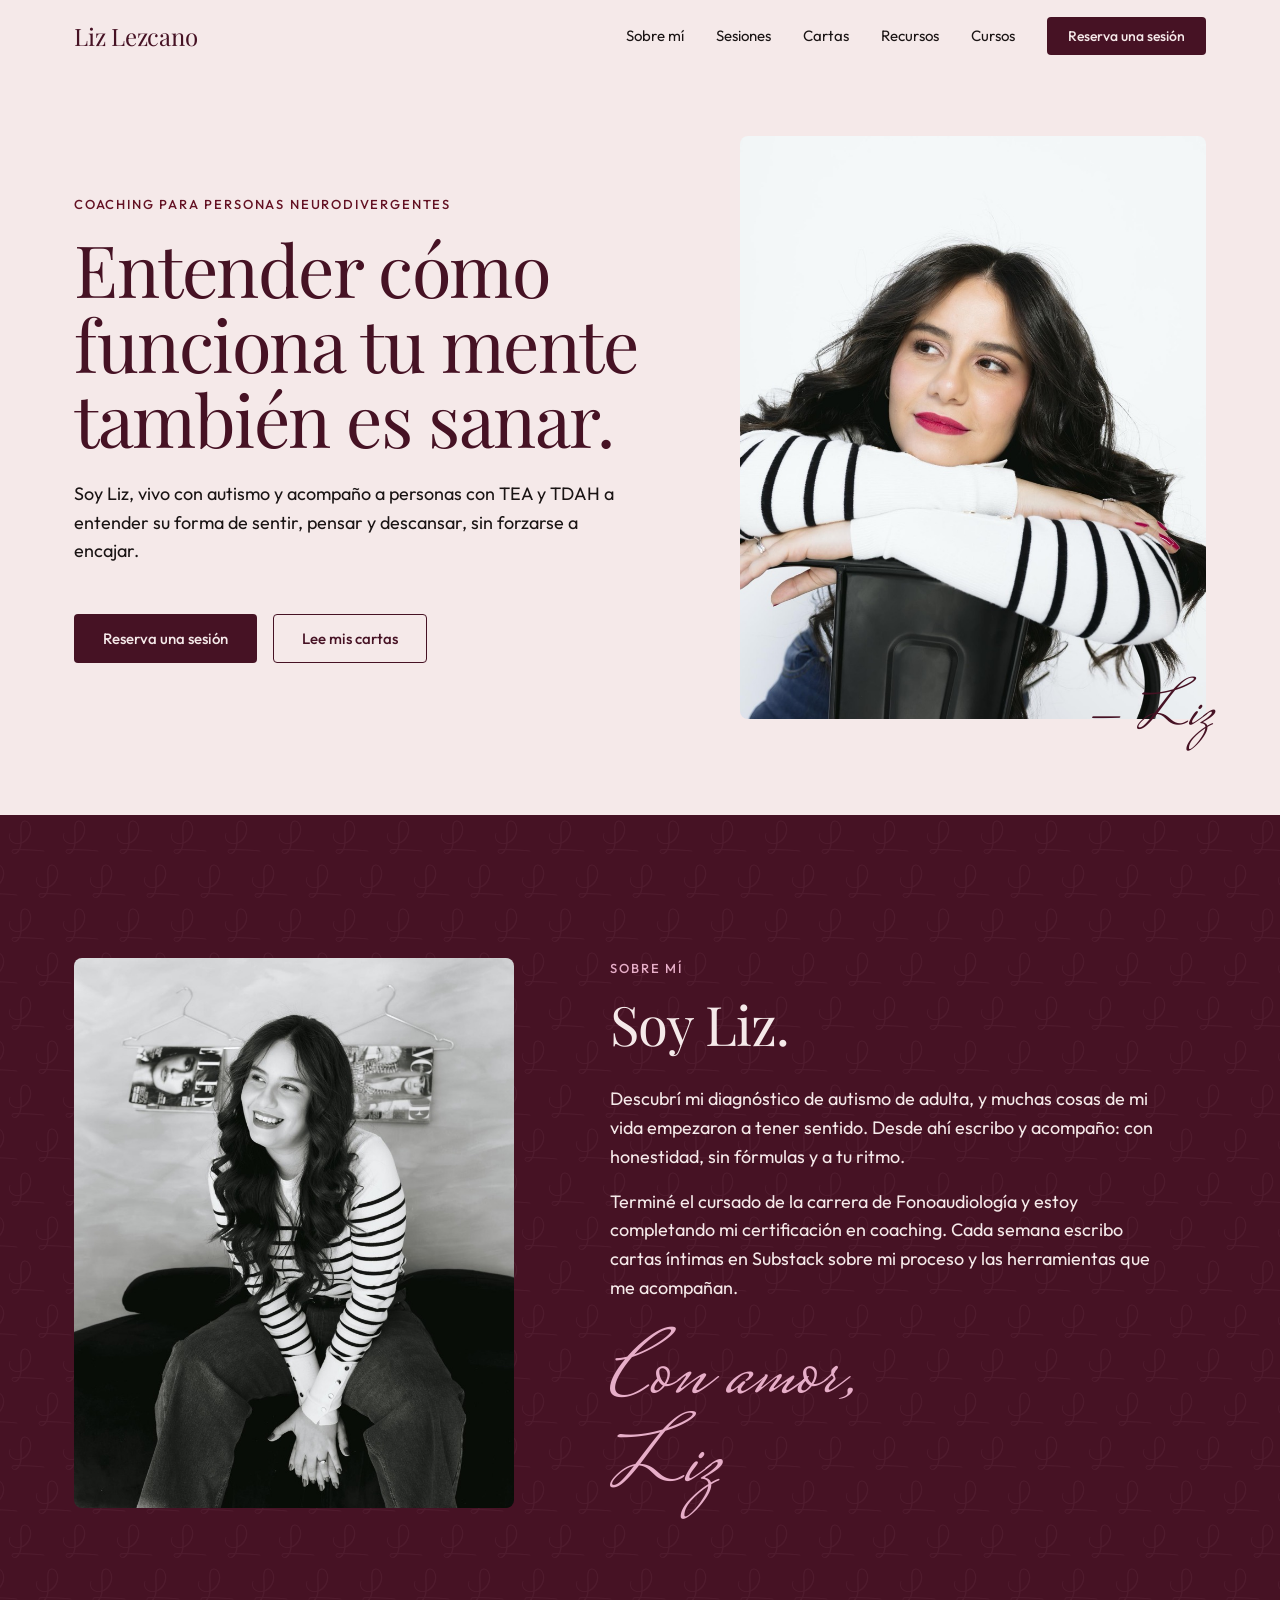
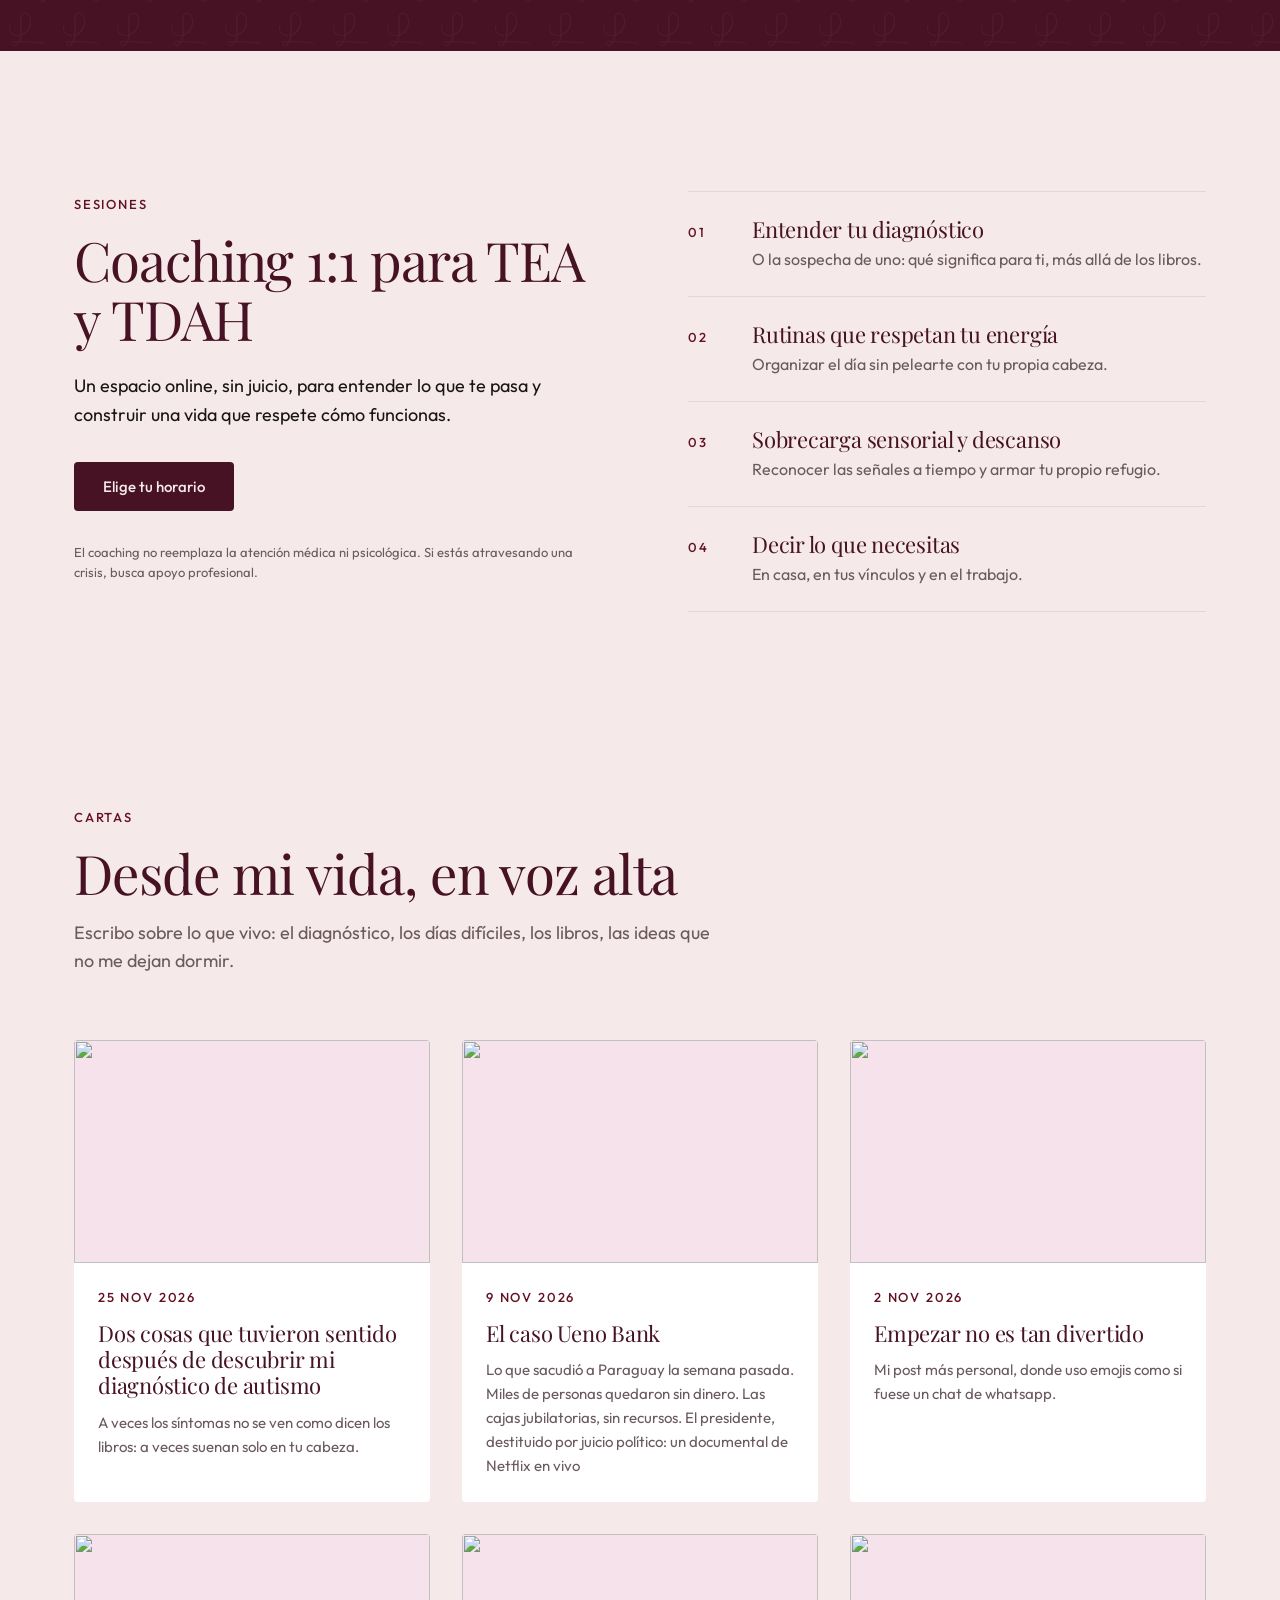
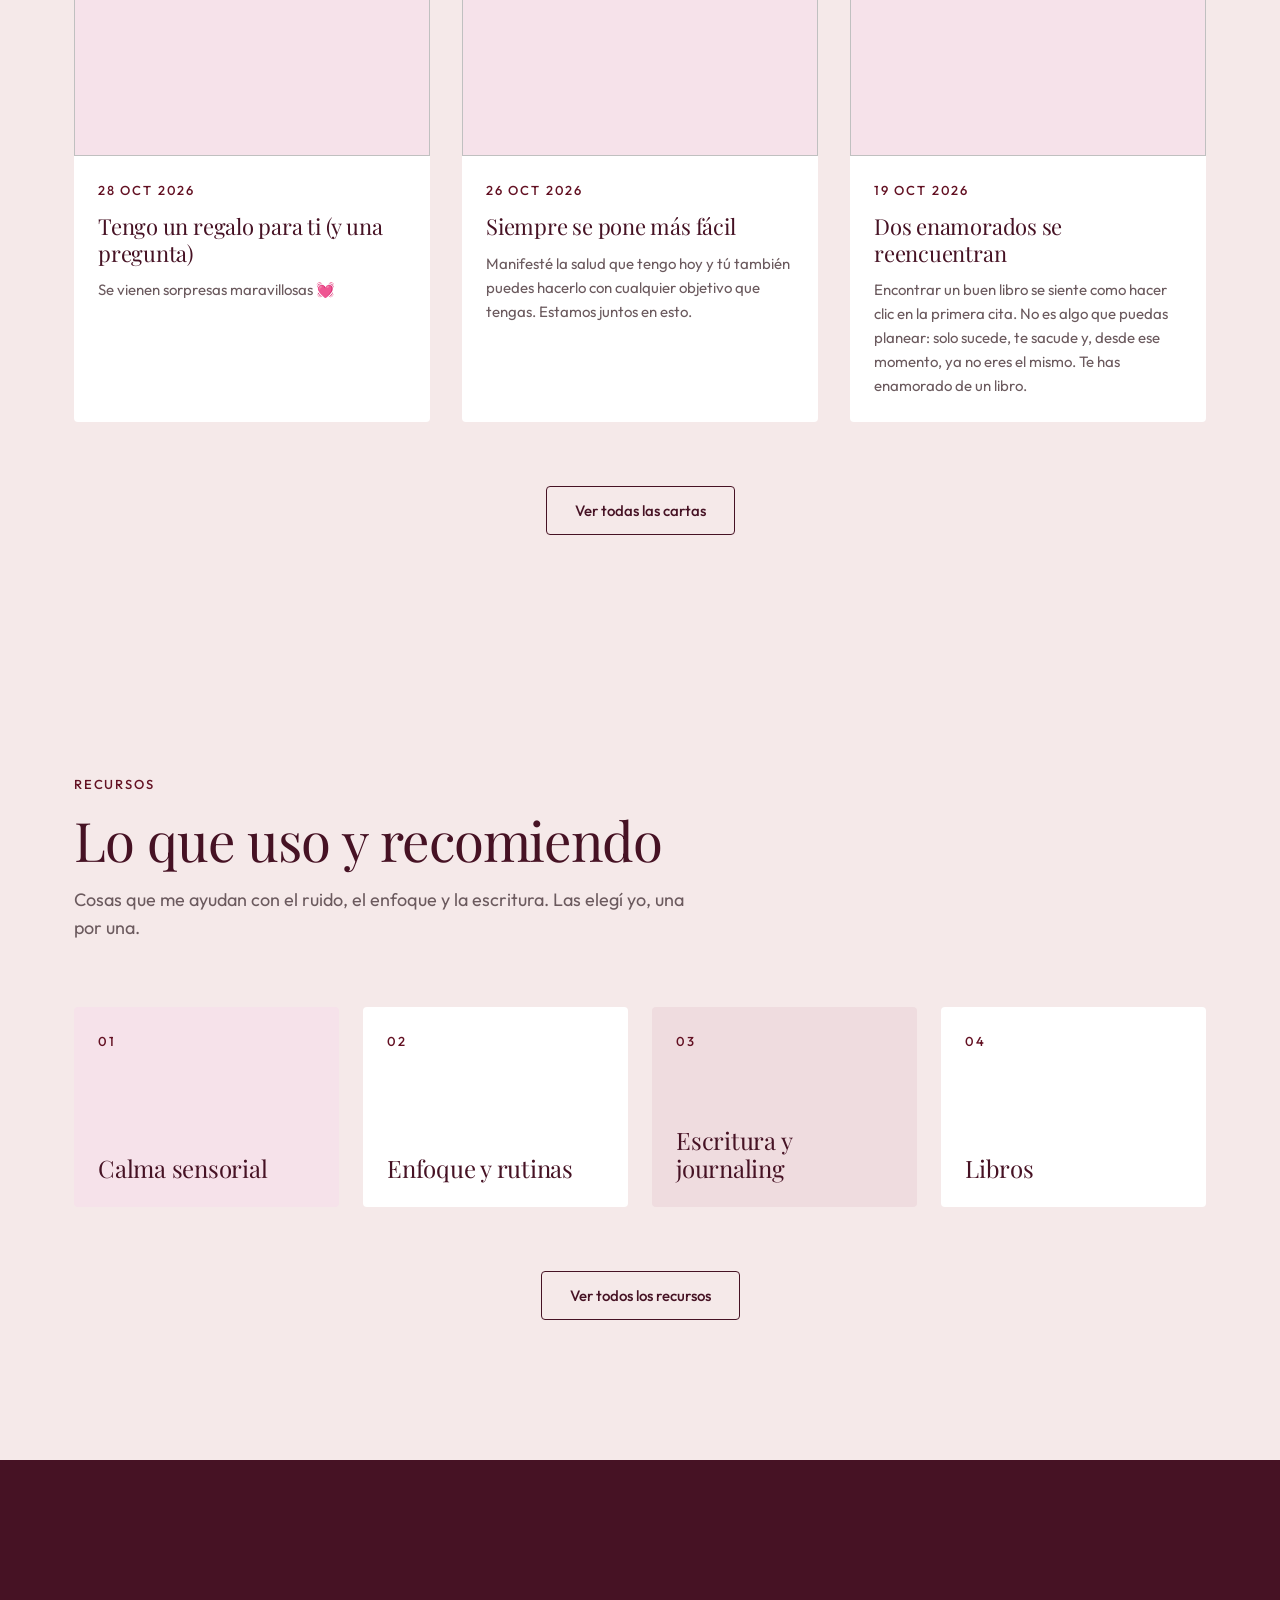
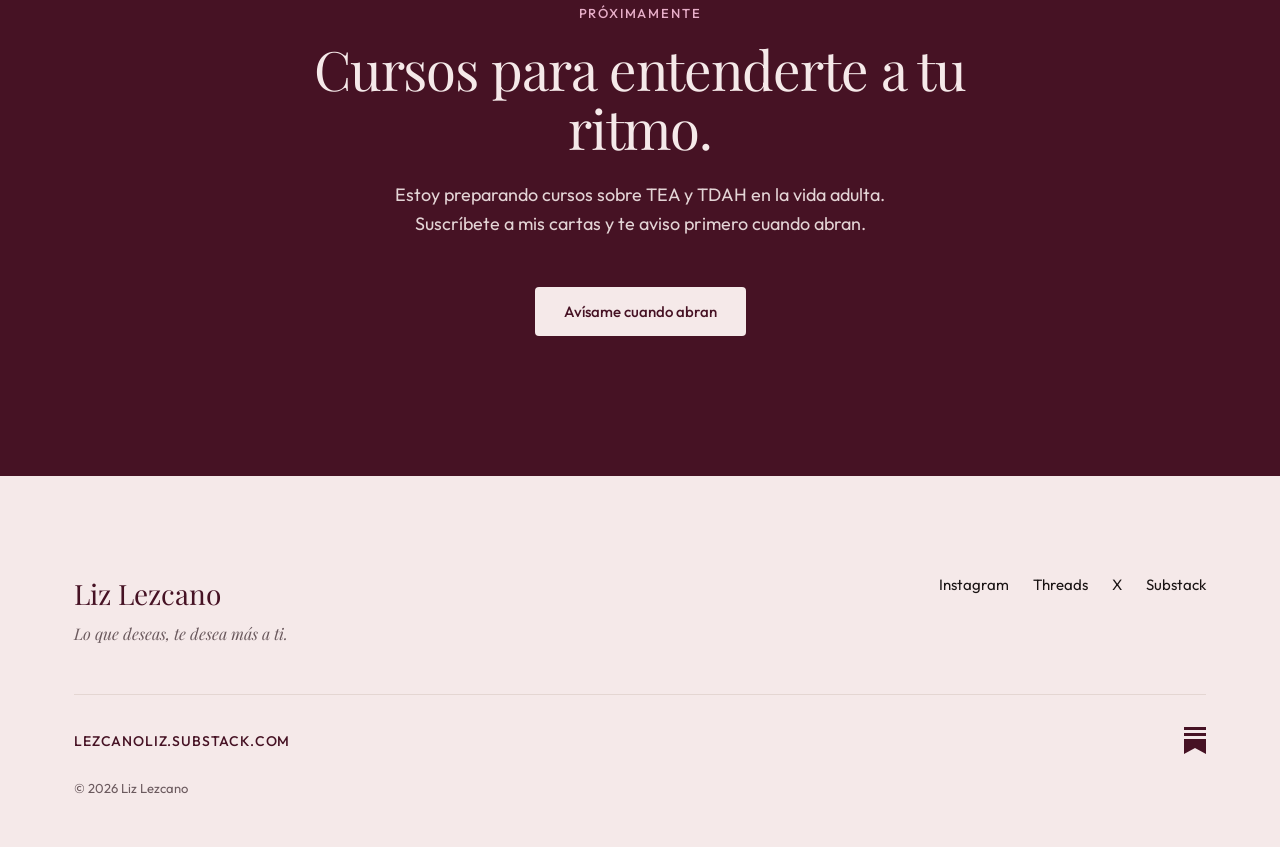
==== commit 7ae4fc02: "feat: move site to lizlezcano.com - Canonical, og:url and og:image now point to https://lizlezcano.c" ====
--- a/index.html
+++ b/index.html
@@ -3,19 +3,29 @@
 <head>
     <meta charset="UTF-8">
     <meta name="viewport" content="width=device-width, initial-scale=1.0">
+    <script>
+        // Old GitHub Pages address → send visitors to the real domain, same page
+        if (location.hostname.endsWith('github.io')) {
+            location.replace('https://lizlezcano.com' + location.pathname.replace(/\.html$/, '').replace(/\/index$/, '/') + location.search + location.hash);
+        }
+    </script>
     <title>Liz Lezcano | Coaching TEA y TDAH</title>
     <meta name="description" content="Coaching 1:1 para personas con TEA y TDAH, desde mi propia experiencia con el autismo. Cartas, recursos y sesiones con Liz Lezcano.">
     <meta name="theme-color" content="#461224">
 
+    <link rel="canonical" href="https://lizlezcano.com/">
+
     <meta property="og:type" content="website">
-    <meta property="og:url" content="https://lizlezcano.github.io/">
+    <meta property="og:url" content="https://lizlezcano.com/">
     <meta property="og:title" content="Liz Lezcano | Coaching TEA y TDAH">
     <meta property="og:description" content="Coaching 1:1 para personas con TEA y TDAH, desde mi propia experiencia con el autismo.">
-    <meta property="og:image" content="https://lizlezcano.github.io/images/liz-portrait.jpg">
+    <meta property="og:image" content="https://lizlezcano.com/images/liz-portrait.jpg">
     <meta property="og:locale" content="es_PY">
     <meta name="twitter:card" content="summary_large_image">
 
-    <link rel="icon" href="images/favicon.ico">
+    <link rel="icon" href="images/favicon.ico" sizes="48x48">
+    <link rel="icon" href="images/favicon-32.png" type="image/png" sizes="32x32">
+    <link rel="icon" href="images/icon-192.png" type="image/png" sizes="192x192">
     <link rel="apple-touch-icon" sizes="180x180" href="images/apple-touch-icon.png">
     <link rel="preconnect" href="https://fonts.googleapis.com">
     <link rel="preconnect" href="https://fonts.gstatic.com" crossorigin>
@@ -166,7 +176,7 @@
                 <ul class="footer-social">
                     <li><a href="https://instagram.com/lizlezcano_" target="_blank" rel="noopener">Instagram</a></li>
                     <li><a href="https://www.threads.net/@lizlezcano_" target="_blank" rel="noopener">Threads</a></li>
-                    <li><a href="https://x.com/lizlezcano_" target="_blank" rel="noopener">X</a></li>
+                    <li><a href="https://x.com/lizlezcano__" target="_blank" rel="noopener">X</a></li>
                     <li><a href="https://lezcanoliz.substack.com" target="_blank" rel="noopener">Substack</a></li>
                 </ul>
             </div>
--- a/css/style.css
+++ b/css/style.css
@@ -114,7 +114,7 @@
     line-height: 1;
 }
 
-.signature-lg { font-size: clamp(2.75rem, 2rem + 2.5vw, 4.25rem); margin-top: var(--space-md); }
+.signature.signature-lg { font-size: clamp(4rem, 3rem + 3.5vw, 6rem); line-height: 0.95; margin-top: var(--space-lg); }
 
 /* ---------- Buttons ---------- */
 .btn {
@@ -306,7 +306,7 @@
 .about h2 { color: var(--blush-100); margin-bottom: var(--space-lg); }
 .about p { font-size: var(--size-body-lg); max-width: 34rem; }
 .about p + p { margin-top: var(--space-sm); }
-.about .signature { color: var(--rose-300); }
+.about p.signature { color: var(--rose-300); }
 
 /* ---------- Section heads ---------- */
 .section-head { max-width: 40rem; margin-bottom: var(--space-2xl); }
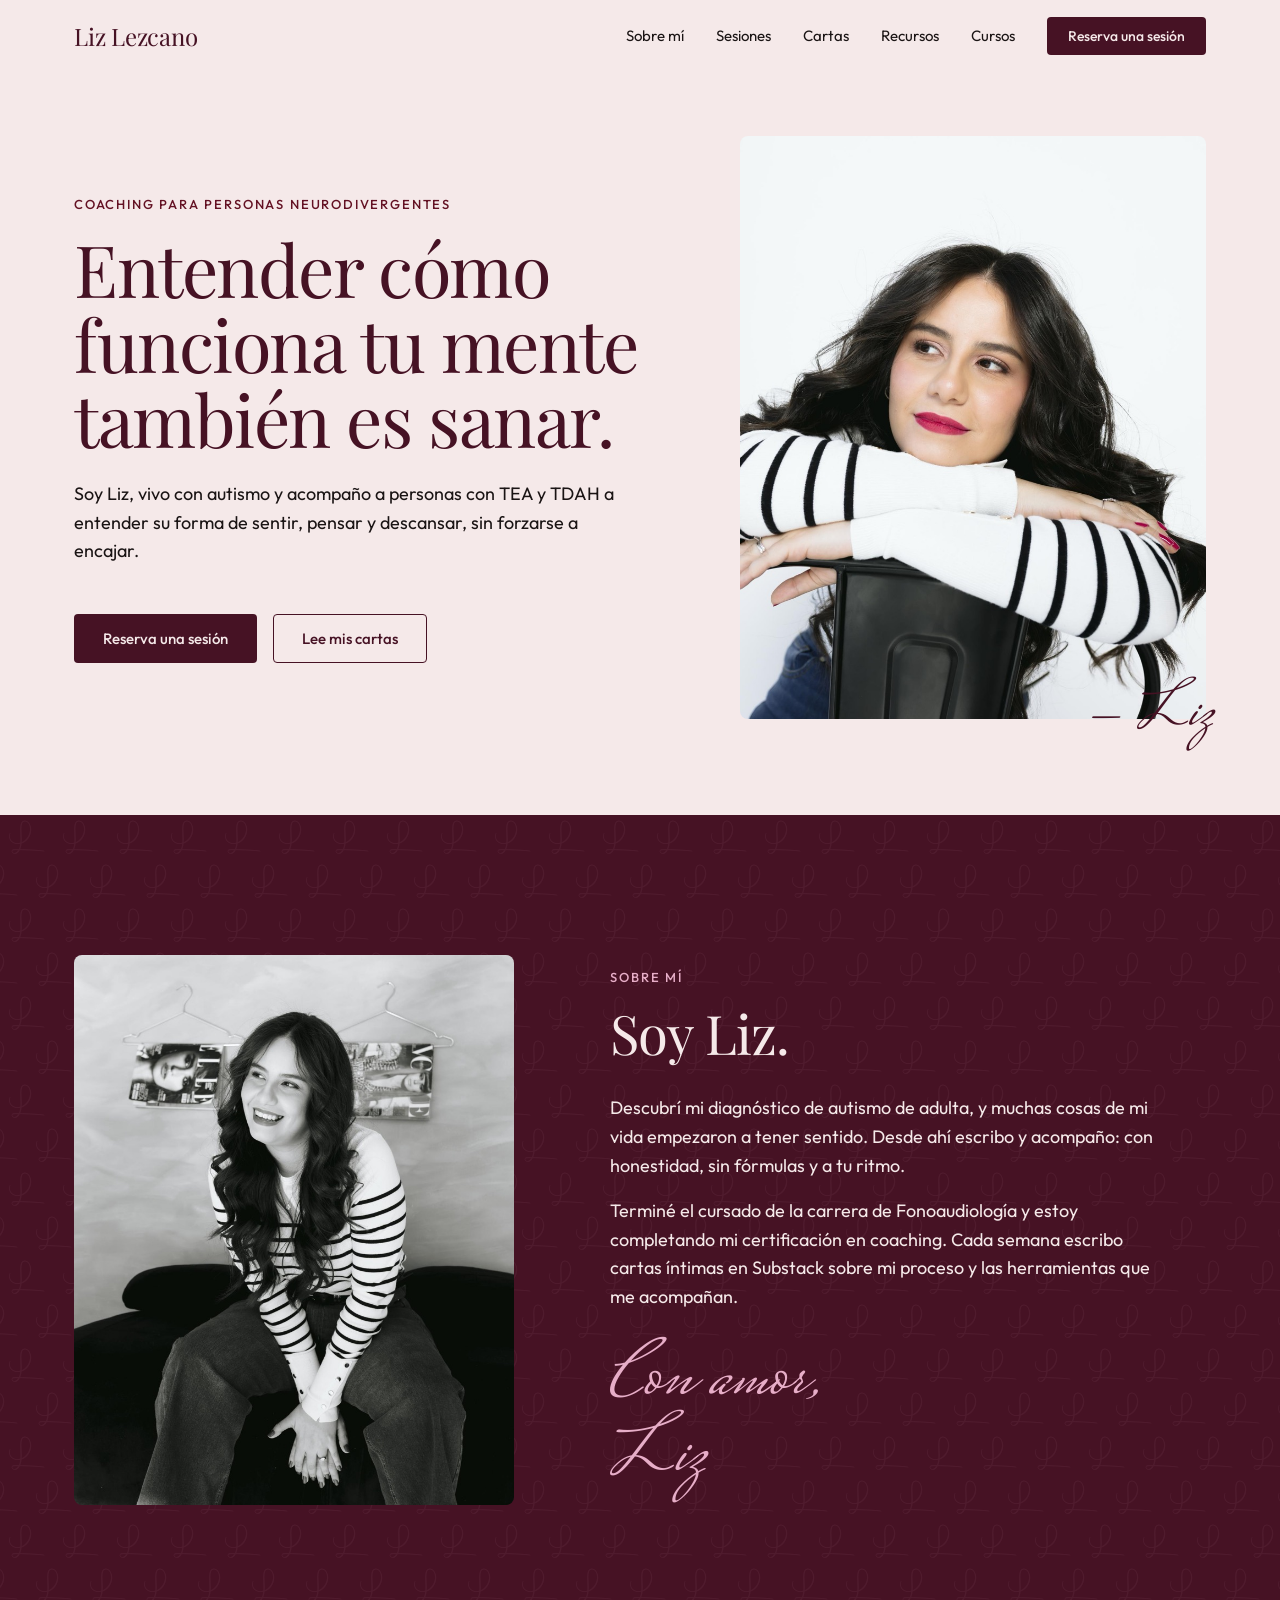
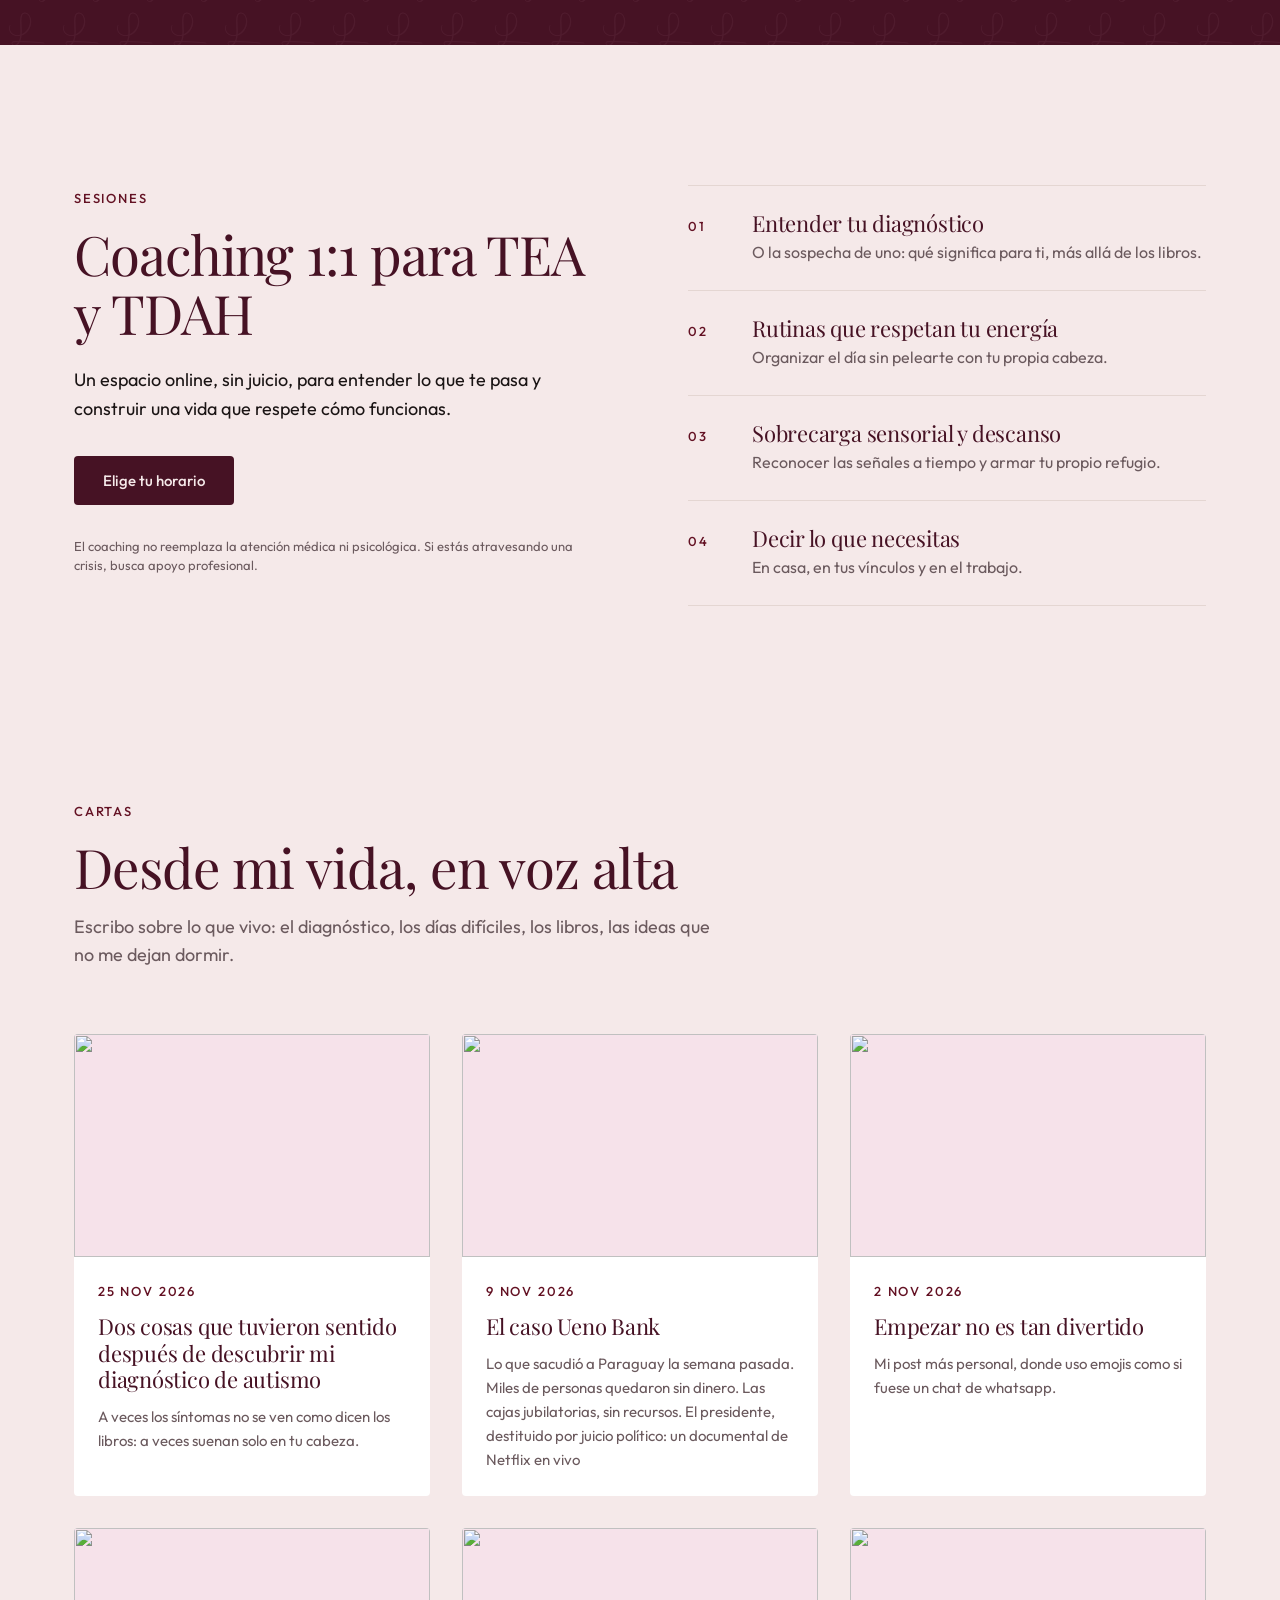
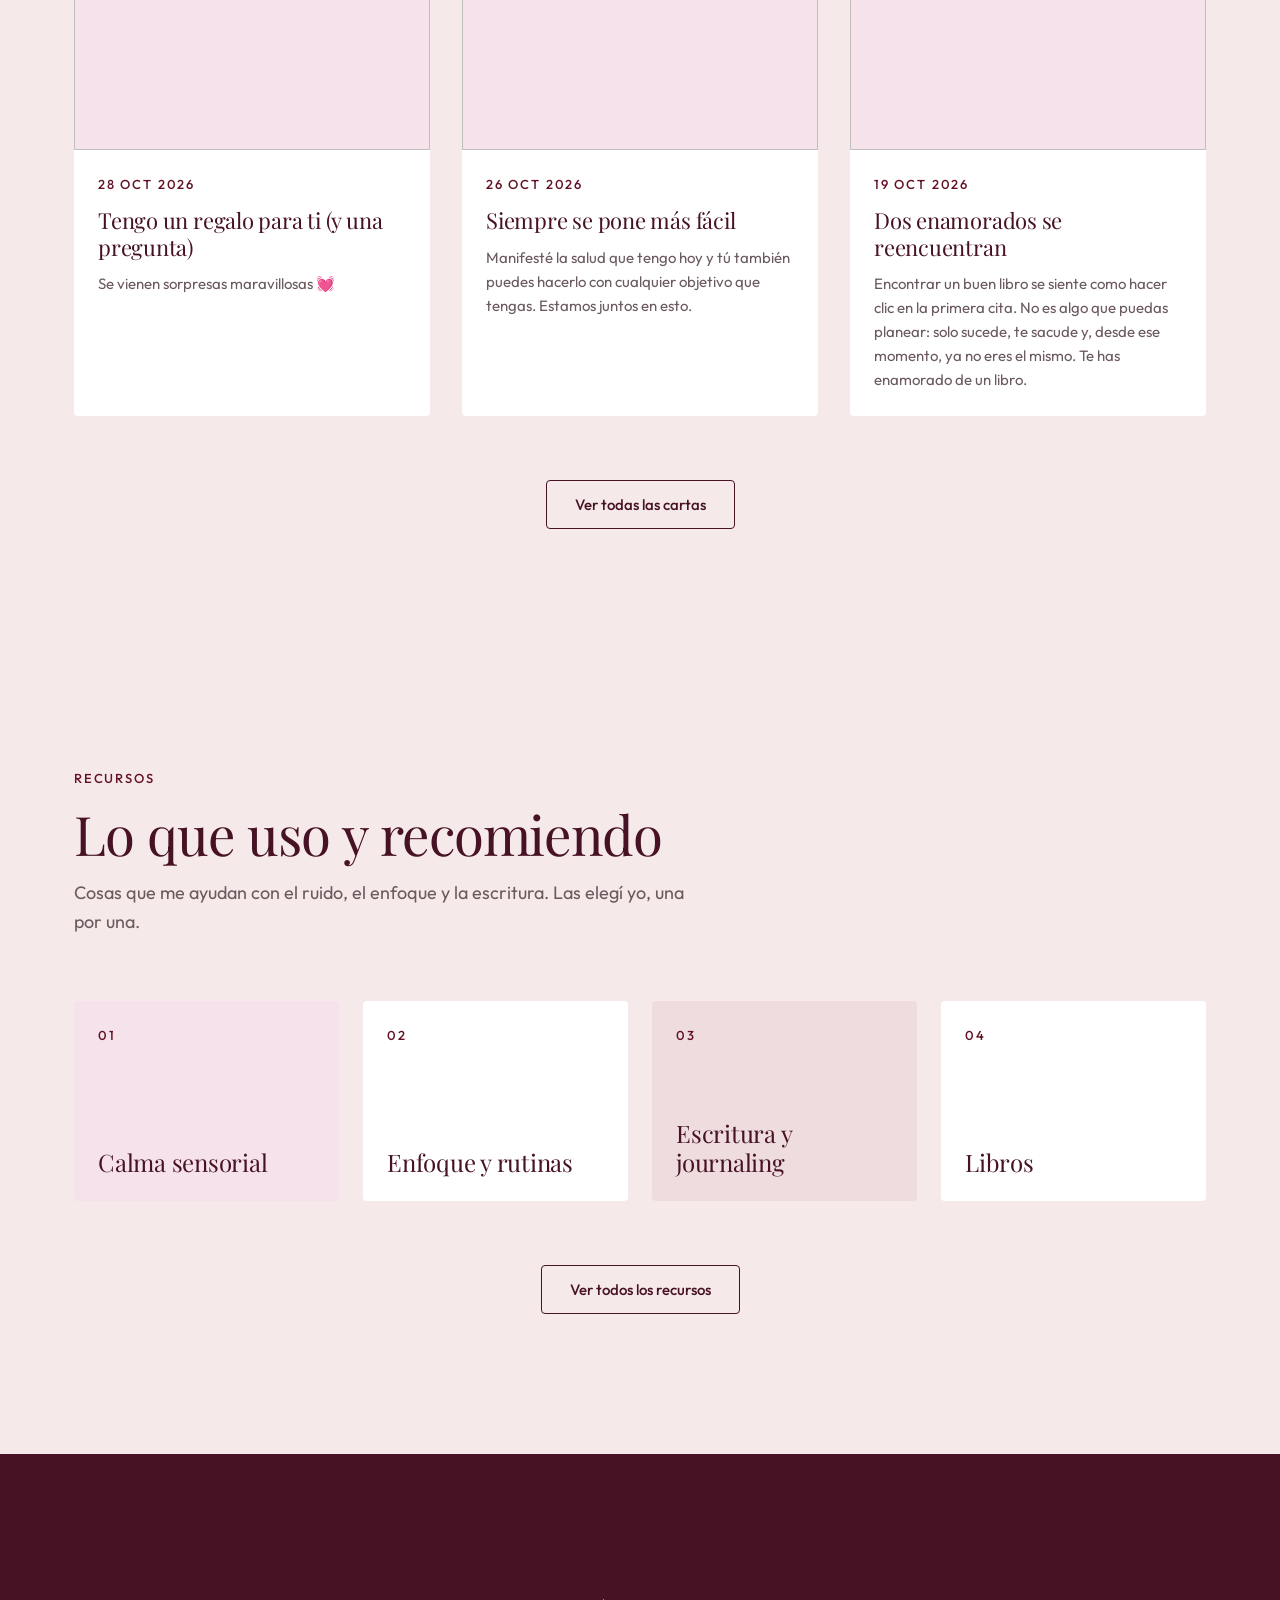
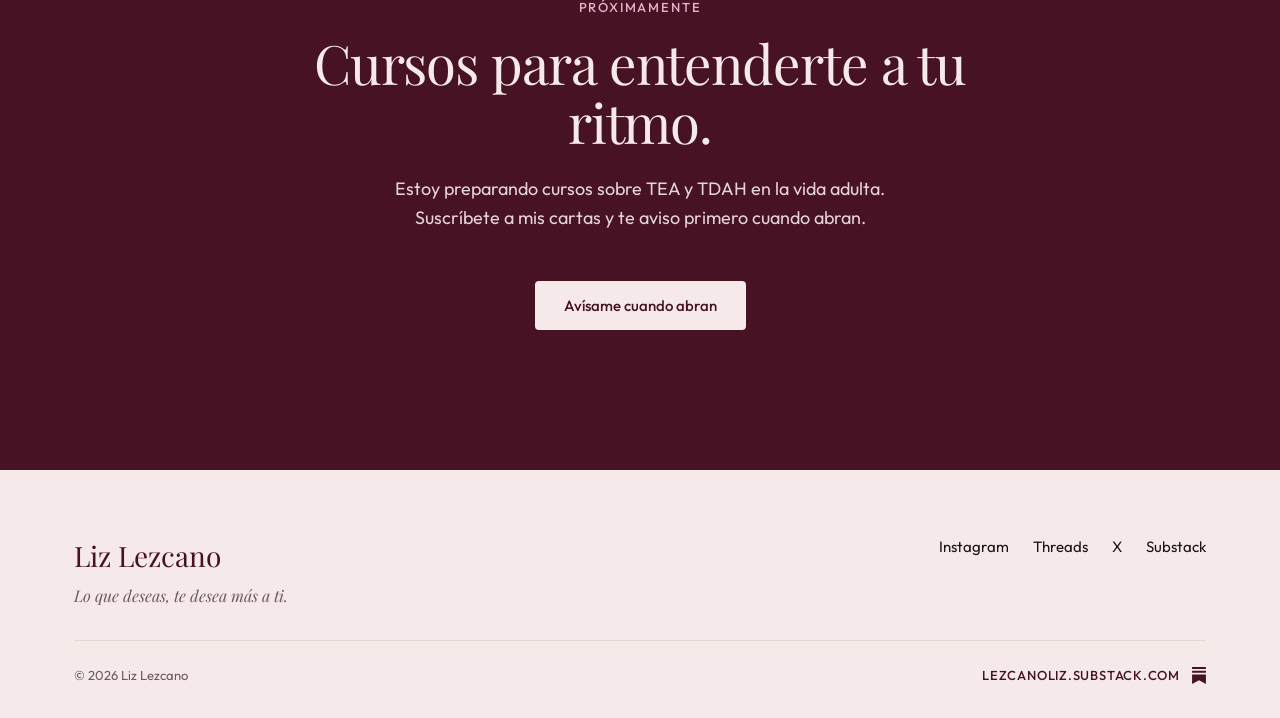
==== commit 617b986c: "fix: merge footer into a single block Copyright and the Substack link now share one bottom line unde" ====
--- a/index.html
+++ b/index.html
@@ -180,11 +180,13 @@
                     <li><a href="https://lezcanoliz.substack.com" target="_blank" rel="noopener">Substack</a></li>
                 </ul>
             </div>
-            <div class="footer-mark">
-                <a href="https://lezcanoliz.substack.com" target="_blank" rel="noopener">lezcanoliz.substack.com</a>
-                <svg viewBox="0 0 44 54" width="22" height="27" aria-hidden="true"><path d="M0 0h44v6H0zM0 12h44v6H0zM0 24h44v30L22 42 0 54z"/></svg>
+            <div class="footer-bottom">
+                <p class="footer-copy">&copy; <span id="year">2026</span> Liz Lezcano</p>
+                <a href="https://lezcanoliz.substack.com" class="footer-mark" target="_blank" rel="noopener">
+                    lezcanoliz.substack.com
+                    <svg viewBox="0 0 44 54" width="22" height="27" aria-hidden="true"><path d="M0 0h44v6H0zM0 12h44v6H0zM0 24h44v30L22 42 0 54z"/></svg>
+                </a>
             </div>
-            <p class="footer-copy">&copy; <span id="year">2026</span> Liz Lezcano</p>
         </div>
     </footer>
 
--- a/css/style.css
+++ b/css/style.css
@@ -114,7 +114,7 @@
     line-height: 1;
 }
 
-.signature.signature-lg { font-size: clamp(4rem, 3rem + 3.5vw, 6rem); line-height: 0.95; margin-top: var(--space-lg); }
+.signature.signature-lg { font-size: clamp(3.5rem, 2.75rem + 3vw, 5rem); line-height: 0.95; margin-top: var(--space-lg); }
 
 /* ---------- Buttons ---------- */
 .btn {
@@ -541,7 +541,7 @@
 .nav-menu a[aria-current="page"]::after { transform: scaleX(1); }
 
 /* ---------- Footer ---------- */
-.footer { padding: var(--space-3xl) 0 var(--space-xl); }
+.footer { padding: var(--space-2xl) 0 var(--space-lg); }
 
 .footer-top {
     display: flex;
@@ -549,7 +549,7 @@
     align-items: flex-start;
     gap: var(--space-lg);
     flex-wrap: wrap;
-    padding-bottom: var(--space-xl);
+    padding-bottom: var(--space-lg);
     border-bottom: 1px solid var(--line-200);
 }
 
@@ -569,26 +569,32 @@
 .footer-social a { font-size: 0.9375rem; color: var(--text-body); }
 .footer-social a:hover { color: var(--wine-900); text-decoration: underline; text-underline-offset: 4px; }
 
-.footer-mark {
+.footer-bottom {
     display: flex;
     align-items: center;
     justify-content: space-between;
-    padding-top: var(--space-lg);
-    color: var(--wine-900);
-}
-.footer-mark a {
+    gap: var(--space-md);
+    flex-wrap: wrap;
+    padding-top: var(--space-md);
+}
+
+.footer-copy {
+    font-size: 0.8125rem;
+    color: var(--text-muted);
+}
+
+.footer-mark {
+    display: inline-flex;
+    align-items: center;
+    gap: var(--space-xs);
     font-weight: 500;
-    font-size: 0.875rem;
+    font-size: 0.8125rem;
     letter-spacing: 0.06em;
     text-transform: uppercase;
-}
-.footer-mark svg { fill: currentColor; flex-shrink: 0; }
-
-.footer-copy {
-    margin-top: var(--space-md);
-    font-size: 0.8125rem;
-    color: var(--text-muted);
-}
+    color: var(--wine-900);
+}
+.footer-mark svg { width: 14px; height: 17px; fill: currentColor; flex-shrink: 0; }
+.footer-mark:hover { color: var(--wine-600); }
 
 /* ---------- Motion ---------- */
 .reveal {
@@ -656,5 +662,4 @@
     .resource-tile { min-height: 140px; }
     .store-hero { padding: calc(var(--nav-h) + var(--space-xl)) 0 var(--space-xl); }
 
-    .footer-mark a { font-size: 0.75rem; }
-}
+}
